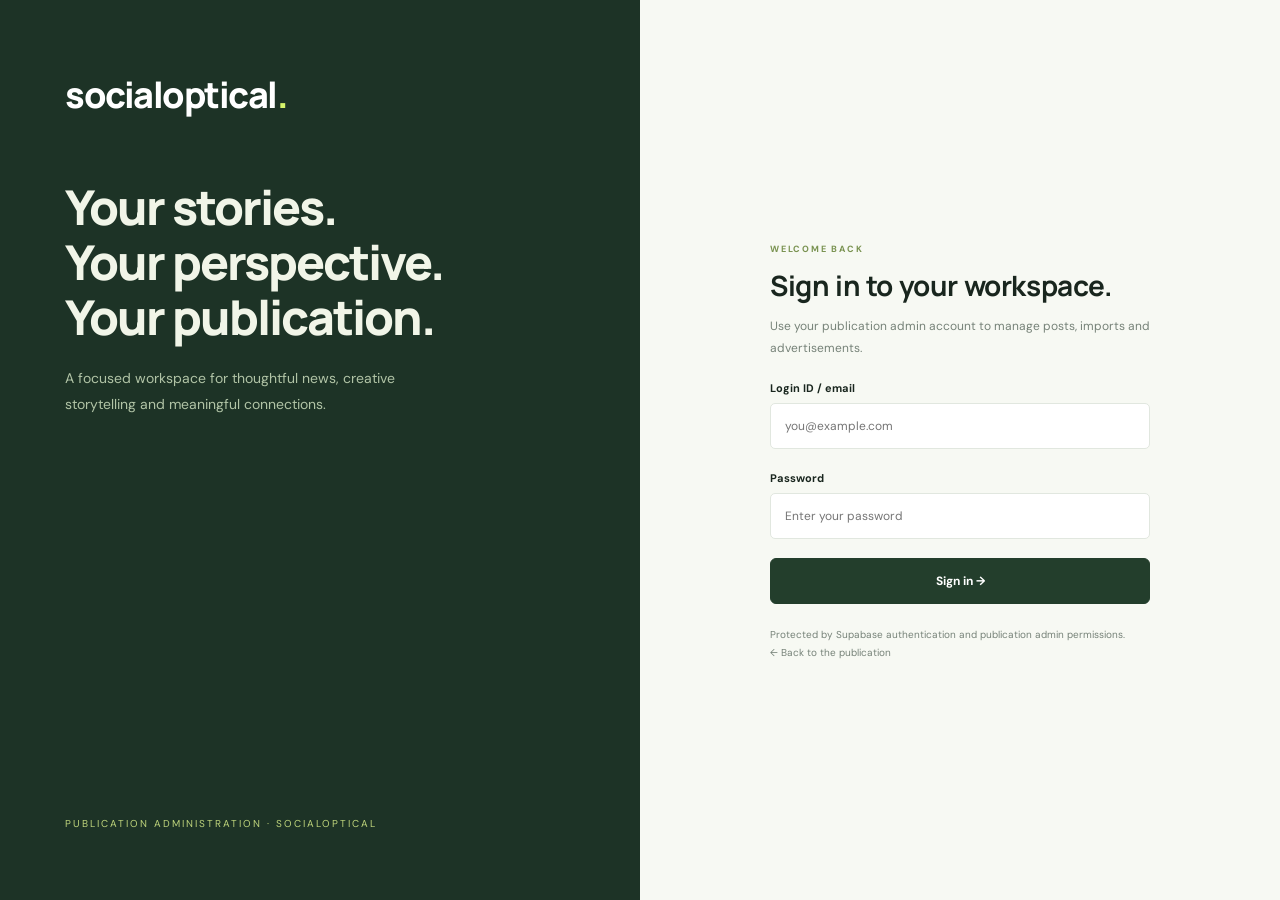
==== admin/index.html @ 7668649b "Fix live admin counts and publishing; support 400 MB SQL imports" ====
<!doctype html><html lang="en"><head><meta charset="utf-8"><meta name="viewport" content="width=device-width,initial-scale=1"><title>Socialoptical Admin — Import content</title><style>
@import url('https://fonts.googleapis.com/css2?family=DM+Sans:wght@400;500;600;700&family=Manrope:wght@500;600;700;800&display=swap');
:root{--ink:#19261e;--muted:#768278;--line:#e1e7df;--green:#d6f46b;--paper:#f6f8f3}*{box-sizing:border-box}body{margin:0;background:var(--paper);color:var(--ink);font:14px 'DM Sans',sans-serif}button,input,select{font:inherit}button{cursor:pointer}a{color:inherit;text-decoration:none}button:focus-visible,input:focus-visible,a:focus-visible,select:focus-visible{outline:3px solid #83a746;outline-offset:3px}.app{display:grid;grid-template-columns:232px 1fr;min-height:100vh}.sidebar{background:#192b21;color:#d9e3d5;padding:31px 18px;position:fixed;inset:0 auto 0 0;width:232px;display:flex;flex-direction:column}.logo{font:800 24px Manrope;letter-spacing:-1.5px;color:#fff}.logo span{color:var(--green)}.brand small{font-size:9px;letter-spacing:2px;display:block;margin:9px 0 34px;color:#9fb29f}.nav-label{font-size:9px;letter-spacing:1.6px;color:#7f9a85;margin:20px 14px 10px}.nav{display:flex;flex-direction:column;gap:5px}.nav button{display:flex;align-items:center;gap:12px;text-align:left;border:0;border-radius:7px;color:#bacab8;background:none;padding:13px 14px;font-size:12px}.nav button.active{color:#17251b;background:var(--green);font-weight:700}.nav button i{font-style:normal;font-size:17px;width:20px}.sidebar-bottom{margin-top:auto;border-top:1px solid #3a4b3e;padding:22px 10px 0;font-size:11px;color:#aec0ab}.sidebar-bottom a{display:block;margin-top:12px;color:#e2eadd}.main{grid-column:2}.topbar{height:74px;display:flex;justify-content:space-between;align-items:center;background:#fff;border-bottom:1px solid var(--line);padding:0 38px;font-size:11px;color:var(--muted)}.topbar strong{color:var(--ink);font-weight:500}.right{display:flex;align-items:center;gap:15px}.status{border:1px solid var(--line);padding:7px 10px;border-radius:20px;font-size:10px;color:#6c7d6b}.avatar{width:32px;height:32px;background:#e8eedf;border-radius:50%;display:grid;place-items:center;font-size:11px;color:#3d5938}.content{max-width:1260px;margin:auto;padding:36px 38px}.eyebrow{font-size:9px;font-weight:700;letter-spacing:1.8px;color:#799250;text-transform:uppercase}h1{font:800 30px Manrope;letter-spacing:-1px;margin:8px 0 10px}h2{font:700 17px Manrope;letter-spacing:-.4px;margin:0}p{color:var(--muted);line-height:1.7;font-size:12px}.heading{display:flex;justify-content:space-between;align-items:center;gap:20px}.btn{border:1px solid var(--line);border-radius:6px;background:#fff;color:var(--ink);padding:11px 17px;font-size:11px;font-weight:700;display:inline-block}.btn.primary{background:#233e2c;color:#fff;border-color:#233e2c}.btn.lime{background:var(--green);border-color:var(--green);color:#203019}.btn:disabled{opacity:.4;cursor:not-allowed}.notice{border:1px solid #d8e3ca;background:#edf3e5;border-radius:7px;padding:13px 17px;font-size:11px;line-height:1.7;margin:20px 0;color:#526749}.notice.amber{background:#fff7e9;border-color:#eedfbe;color:#816939}.steps{display:flex;border:1px solid var(--line);background:white;border-radius:8px;margin:23px 0;overflow:hidden}.step{flex:1;padding:18px;font-size:11px;border-right:1px solid var(--line);display:flex;align-items:center;gap:10px;color:var(--muted)}.step:last-child{border:0}.step b{width:25px;height:25px;border-radius:50%;background:#f1f3ee;display:grid;place-items:center;font-size:10px}.step.active{color:var(--ink);font-weight:700}.step.active b{background:var(--green)}.layout{display:grid;grid-template-columns:minmax(0,1fr) 295px;gap:22px}.card{background:#fff;border:1px solid var(--line);border-radius:9px;overflow:hidden;margin-bottom:22px}.card-head{padding:21px 24px;border-bottom:1px solid var(--line);display:flex;justify-content:space-between;align-items:center}.card-head small{font-size:10px;color:var(--muted)}.card-body{padding:24px}.drop{border:1.5px dashed #bdcdb3;background:#fafcf7;border-radius:7px;padding:36px 20px;text-align:center;cursor:pointer;display:block}.drop.drag{border-color:#739b41;background:#eff7df}.file-icon{background:#e9f0df;width:54px;height:54px;border-radius:13px;display:grid;place-items:center;margin:auto auto 16px;font-size:23px;color:#577247}.drop strong{font-size:14px}.drop p{font-size:11px;margin:9px 0 15px}.drop span{display:block;font-size:9px;color:#96a18f;margin-top:15px}#file{position:absolute;width:1px;height:1px;overflow:hidden;opacity:0}.selected{display:flex;align-items:center;gap:13px;border:1px solid var(--line);border-radius:6px;padding:13px;margin-top:15px}.selected b{font-size:11px;display:block}.selected small{font-size:10px;color:var(--muted)}.selected button{margin-left:auto;background:transparent;border:0;font-size:18px;color:var(--muted)}.field{margin:0 0 19px}.field label,.label{display:block;font-size:11px;font-weight:700;margin-bottom:8px}.field input,.field select{width:100%;padding:11px 12px;background:#fff;border:1px solid var(--line);border-radius:5px;color:var(--ink);font-size:12px}.field small{display:block;font-size:10px;color:var(--muted);line-height:1.6;margin-top:6px}.row{display:grid;grid-template-columns:1fr 1fr;gap:15px}.option{display:flex;gap:10px;align-items:start;border:1px solid var(--line);padding:14px;border-radius:6px;margin-bottom:10px;font-size:11px;line-height:1.6}.option input{accent-color:#57773d}.option b{display:block}.option small{color:var(--muted);font-size:10px;display:block}.option.selected-option{background:#f6faef;border-color:#bbcf9c}.card-footer{display:flex;align-items:center;justify-content:space-between;padding:18px 24px;background:#fcfdfb;border-top:1px solid var(--line);gap:15px;font-size:10px;color:var(--muted)}.summary-row{display:flex;justify-content:space-between;font-size:11px;padding:12px 0;border-bottom:1px solid var(--line);gap:10px}.summary-row:last-child{border:0}.summary-row span{color:var(--muted)}.tag{font-size:9px;padding:4px 7px;border-radius:4px;background:#edf3e4;color:#6a824b}.rail-note{padding:20px;background:#eaf0e2;border-radius:8px}.rail-note h3{font:700 15px Manrope;margin:0 0 8px}.rail-note p{font-size:11px}.rail-note code{font-size:10px;word-break:break-all;color:#57713c}.checklist{padding:0;list-style:none;margin:15px 0 0}.checklist li{font-size:10px;line-height:1.6;color:#6a7e61;padding:6px 0}.checklist li:before{content:'✓';margin-right:8px;color:#5a7b36}.stats{display:grid;grid-template-columns:repeat(4,1fr);gap:12px;margin-bottom:20px}.stat{border:1px solid var(--line);border-radius:7px;padding:16px;background:#fff}.stat b{font:800 25px Manrope;display:block}.stat span{font-size:10px;color:var(--muted)}.table-scroll{overflow:auto}table{width:100%;border-collapse:collapse;font-size:11px}th,td{padding:14px 20px;border-bottom:1px solid var(--line);text-align:left}th{font-size:9px;text-transform:uppercase;letter-spacing:.7px;color:var(--muted);background:#fafbf8}td.title{max-width:400px}td a{color:#6b8a44;text-decoration:underline}td code{font-size:10px;word-break:break-all}.empty{text-align:center;padding:40px 20px;color:var(--muted);font-size:12px}.tabs{display:flex;gap:20px;margin:16px 0}.tabs button{background:none;border:0;border-bottom:2px solid transparent;padding:9px 0;color:var(--muted);font-size:11px}.tabs button.active{border-color:#7e9d42;color:var(--ink);font-weight:700}.hidden{display:none!important}.error{color:#a34438;font-size:11px;line-height:1.7}.feedback{font-size:11px;line-height:1.8;margin:14px 0;color:#637b48;white-space:pre-line}.help{font-size:10px;border-top:1px solid var(--line);padding-top:15px;margin-top:25px;color:var(--muted)}.help a{text-decoration:underline}.connection{display:flex;align-items:center;gap:7px}.connection:before{content:'';width:6px;height:6px;background:#c99d4f;border-radius:50%}.mobile-logo{display:none}.warning-list{font-size:11px;color:#8b7044;line-height:1.8;padding-left:18px}.toolbar{display:flex;justify-content:space-between;align-items:center;gap:12px}.toolbar input{border:1px solid var(--line);padding:9px 12px;border-radius:5px;font-size:11px}.footer{font-size:10px;color:var(--muted);display:flex;justify-content:space-between;margin-top:30px}.modal{border:1px solid var(--line);border-radius:12px;padding:28px;max-width:600px;width:calc(100% - 30px);color:var(--ink)}.modal::backdrop{background:#15251dc9}.modal header{display:flex;justify-content:space-between;align-items:center}.modal button.close{border:0;background:none;font-size:22px}.modal li{font-size:12px;line-height:1.8;color:var(--muted)}
@media(max-width:1150px){.layout{grid-template-columns:1fr}.rail{display:grid;grid-template-columns:1fr 1fr;gap:20px}.content{padding:28px}.sidebar{width:205px}.app{grid-template-columns:205px 1fr}.topbar{padding:0 28px}}@media(max-width:750px){.sidebar{position:static;width:auto;padding:15px 18px;grid-column:1}.brand,.nav-label,.sidebar-bottom{display:none}.nav{flex-direction:row;overflow:auto;gap:8px}.nav button{white-space:nowrap;padding:10px;font-size:10px}.nav button i{font-size:14px;width:auto}.app{display:block}.topbar{height:60px;padding:0 18px}.topbar>span{display:none}.mobile-logo{display:block;font:800 19px Manrope;color:#253e2a;letter-spacing:-1px}.content{padding:25px 18px}.heading{align-items:start}.heading .btn{padding:10px;font-size:10px}h1{font-size:25px}.steps{margin:18px 0}.step{padding:12px 8px;font-size:9px;gap:6px}.step b{width:21px;height:21px;flex-shrink:0}.card-head{padding:18px}.card-body{padding:18px}.row{grid-template-columns:1fr;gap:0}.rail{display:block}.stats{grid-template-columns:1fr 1fr}.card-footer{padding:16px;align-items:start}.footer{display:block;line-height:2}.toolbar{align-items:start;flex-direction:column}.drop{padding:30px 12px}.right{gap:8px}.status{font-size:8px}.connection{font-size:9px}.card-head h2{font-size:15px}}
</style><link rel="stylesheet" href="editor.css"></head><body><section id="loginGate"><aside class="login-brand"><div><a class="logo" href="/">socialoptical<span>.</span></a><h1>Your stories.<br>Your perspective.<br>Your publication.</h1><p>A focused workspace for thoughtful news, creative storytelling and meaningful connections.</p></div><div class="login-label">PUBLICATION ADMINISTRATION · SOCIALOPTICAL</div></aside><main class="login-form-area"><div class="login-card"><span class="eyebrow">Welcome back</span><h2>Sign in to your workspace.</h2><p>Use your publication admin account to manage posts, imports and advertisements.</p><form id="loginGateForm"><div class="field"><label for="loginGateEmail">Login ID / email</label><input id="loginGateEmail" type="email" autocomplete="username" placeholder="you@example.com" required></div><div class="field"><label for="loginGatePassword">Password</label><input id="loginGatePassword" type="password" autocomplete="current-password" placeholder="Enter your password" required></div><button class="btn primary" id="loginGateSubmit" type="submit">Sign in →</button></form><div class="editor-message" id="loginGateMessage" role="status" aria-live="polite"></div><div class="login-security">Protected by Supabase authentication and publication admin permissions.<br><a href="/">← Back to the publication</a></div></div></main></section><div class="app"><aside class="sidebar"><a class="brand" href="/"><div class="logo">socialoptical<span>.</span></div><small>PUBLICATION MANAGER</small></a><div class="nav-label">WORKSPACE</div><nav class="nav" aria-label="Admin navigation"><button onclick="section('overview')" data-nav="overview"><i>▦</i>Overview</button><button onclick="section('posts')" data-nav="posts"><i>▤</i>Posts</button><button onclick="newPost()" data-nav="editor"><i>＋</i>Add post</button><button onclick="section('media')" data-nav="media"><i>▧</i>Media library</button><button class="active" onclick="section('import')" data-nav="import"><i>↥</i>Import content</button><button onclick="section('ads')" data-nav="ads"><i>◫</i>Advertisements</button></nav><div class="sidebar-bottom"><span>Socialoptical.in</span><a href="/">View publication ↗</a><a href="#" onclick="event.preventDefault();openHelp()">Import documentation ↗</a></div></aside><div class="main"><header class="topbar"><span>Workspace &nbsp;/&nbsp; Content &nbsp;/&nbsp; <strong id="breadcrumb">Import content</strong></span><a class="mobile-logo" href="/">socialoptical.</a><div class="right"><span class="connection">Supabase connected</span><span class="status">CONTENT IMPORT</span><span class="avatar" aria-label="Preview workspace">SO</span></div></header><main class="content"><section id="importView"><div class="heading"><div><span class="eyebrow">Bring your stories with you</span><h1>Import your publication.</h1><p>Read your WordPress MySQL export. Keep your images right where they are.</p></div><button class="btn" onclick="openHelp()">How it works ↗</button></div><div class="notice">Large-file import preparation · Your SQL file is analysed in this browser and is not uploaded or executed. Review the results and export a migration JSON file. Large-file processing depends on available browser memory. Sign in as an authorized publication admin to save reviewed posts and taxonomy into Supabase.</div><div class="steps"><div class="step active" id="step1"><b>1</b>Choose source</div><div class="step" id="step2"><b>2</b>Review content</div><div class="step" id="step3"><b>3</b>Export migration</div></div><div class="layout"><div><div class="card"><div class="card-head"><h2>WordPress database export</h2><small>.sql · UTF-8 · up to 400 MB</small></div><div class="card-body"><label class="drop" id="drop" for="file"><div class="file-icon">↥</div><strong>Drop your MySQL file here</strong><p>or choose an uncompressed WordPress SQL export · 200 MB files accepted</p><span class="btn">Browse files</span><span>Read in 1 MB chunks in a background worker. No SQL commands are executed.</span></label><input id="file" type="file" accept=".sql,text/plain,application/sql" onchange="pickFile(this.files[0])"><div id="selected" class="selected hidden"><span style="font-size:23px">▤</span><div><b id="fileName"></b><small id="fileSize"></small></div><button onclick="clearFile()" aria-label="Remove selected file">×</button></div><div class="feedback" id="feedback" role="status" aria-live="polite"></div></div></div><div class="card"><div class="card-head"><h2>Import preferences</h2><span class="tag">PRESERVE ORIGINAL MEDIA</span></div><div class="card-body"><div class="row"><div class="field"><label for="source">Original website URL</label><input id="source" type="url" value="https://socialoptical.in" autocomplete="off"><small>Used to resolve relative upload paths. Existing absolute media URLs stay unchanged.</small></div><div class="field"><label for="prefix">WordPress table prefix</label><input id="prefix" value="" placeholder="Auto-detect (e.g. wp_)"><small>If multiple WordPress sites are detected, enter the exact prefix you want.</small></div></div><div class="row"><div class="field"><label for="from">Published from (source local date)</label><input id="from" type="date" value="2026-07-18"></div><div class="field"><label for="to">Published through (inclusive)</label><input id="to" type="date" value="2026-10-18"></div></div><label class="option selected-option"><input type="radio" checked name="mediaMode"><span><b>Keep attachments on the original server</b><small>Preserve attachment URLs and article HTML references. No image downloads or uploads.</small></span></label><label class="option"><input type="checkbox" id="publishedOnly" checked><span><b>Published posts only</b><small>Exclude drafts, private posts, revisions and trash from the migration.</small></span></label><div class="notice amber" style="margin-bottom:0">Keep the original uploads folder available after switching your domain. If the new site uses the same hostname, route <code>/wp-content/uploads/</code> to the old media host or use a dedicated media domain. DNS changes alone do not preserve old image paths.</div></div><div class="card-footer"><span>Analyse first. Review every import before saving.</span><button class="btn primary" id="analyse" disabled onclick="analyse()">Analyse SQL file &nbsp;→</button></div></div></div><aside class="rail"><div class="card"><div class="card-head"><h2>Migration summary</h2></div><div class="card-body"><div class="summary-row"><span>Source</span><b>WordPress / MySQL</b></div><div class="summary-row"><span>Date range</span><b id="summaryDates">18 Jul – 18 Oct 2026</b></div><div class="summary-row"><span>Attachments</span><b>Original URLs</b></div><div class="summary-row"><span>SQL execution</span><b>Never</b></div><div class="summary-row"><span>Target database</span><b style="color:#52783a">Supabase connected</b></div></div></div><div class="rail-note"><h3>Your media stays put.</h3><p>Article images and featured images reference the same files on your existing server.</p><code>https://socialoptical.in/<br>wp-content/uploads/…</code><ul class="checklist"><li>Keep original post IDs for deduplication</li><li>Preserve Hindi and Punjabi text</li><li>Detect featured-image relationships</li><li>Include source slugs and categories</li><li>Exclude users, passwords and options</li></ul></div></aside></div></section><section id="reviewView" class="hidden"><div class="heading"><div><span class="eyebrow">Content preparation</span><h1 id="reviewHeading">Review imported content.</h1><p id="reviewIntro">Upload and analyse a SQL file to see your content here.</p></div><button class="btn" onclick="section('import')">← Import settings</button></div><div class="notice" id="reviewNotice">Review your source records, then use Import posts + categories + tags to save them into Supabase.</div><div class="stats" id="stats"></div><div class="card"><div class="card-head toolbar"><h2 id="tableHeading">Detected posts</h2><div><input type="search" id="filter" placeholder="Search titles or source IDs…" aria-label="Search imported content" oninput="renderTable()"></div></div><div class="table-scroll"><table><thead id="thead"></thead><tbody id="tbody"></tbody></table></div><div class="card-footer"><span id="rowCount">No content analysed</span><button class="btn" onclick="exportManifest()" id="exportBtn" disabled>Export migration JSON ↓</button></div></div><div id="warnings" class="notice amber hidden"></div><div class="card"><div class="card-head"><h2>Save to the new CMS</h2><span class="tag">SUPABASE CONNECTED</span></div><div class="card-body"><p>Posts, categories and tags are saved together in batches. Published posts with past publication dates become visible on the homepage. Drafts and future posts remain private. Original image URLs stay unchanged.</p><button class="btn primary" id="databaseImport" onclick="importDatabase()" disabled>Sign in as admin to import</button> <button class="btn" onclick="connectionDialog()">Admin sign in</button><div class="feedback" id="dbSaveStatus" role="status"></div></div></div></section><section id="adsView" class="hidden"><div class="heading"><div><span class="eyebrow">Advertising</span><h1>One format. Clear visibility.</h1><p>Every Socialoptical placement uses a 300 × 250 medium rectangle.</p></div></div><div class="notice">Ad configuration preview. Google Ad Manager and reporting are not connected.</div><div class="card"><div class="card-head"><h2>Placement plan</h2></div><div class="table-scroll"><table><thead><tr><th>Placement</th><th>Size</th><th>Display rule</th><th>Status</th></tr></thead><tbody><tr><td>Lead news sidebar</td><td>300 × 250</td><td>Beside lead stories; mobile in-flow</td><td>Sample</td></tr><tr><td>Latest-news feed</td><td>300 × 250</td><td>Between editorial rows</td><td>Sample</td></tr><tr><td>Desktop article rail</td><td>300 × 250</td><td>Sticky within content column</td><td>Sample</td></tr><tr><td>Article content</td><td>300 × 250</td><td>Between paragraphs</td><td>Sample</td></tr></tbody></table></div></div></section><section id="overviewView" class="hidden"><div class="heading"><div><span class="eyebrow">Live publication</span><h1>Your publication at a glance.</h1><p>Counts read directly from Supabase, across all posts.</p></div><button class="btn" onclick="loadOverview()">Refresh counts ↻</button></div><div class="stats" id="databaseStats"></div><p id="overviewMessage" role="status" aria-live="polite"></p><div class="inline-actions"><button class="btn primary" onclick="newPost()">＋ Add new post</button><button class="btn" onclick="section('posts')">Manage posts</button><a class="btn" href="/">View homepage ↗</a></div></section><section id="dbPostsView" class="hidden"><div class="heading"><div><span class="eyebrow">Editorial workspace</span><h1>Your stories.</h1><p>Manage the publication. Give every story a sharper perspective.</p></div><button class="btn primary" onclick="newPost()">＋ Add new post</button></div><div id="postsLock" class="lock-notice hidden">Sign in as a publication admin to manage posts. <button class="btn" onclick="connectionDialog()">Sign in</button></div><div class="card"><div class="card-head toolbar"><div class="post-filter"><input id="dbPostSearch" type="search" placeholder="Search news titles…" oninput="queuePostSearch()" aria-label="Search posts"><select id="dbPostStatus" onchange="dbPostPage=0;loadDbPosts()" aria-label="Filter status"><option value="">All statuses</option><option value="publish">Published / scheduled</option><option value="draft">Drafts</option><option value="pending">Pending review</option><option value="private">Private</option></select></div><span id="dbPostCount" class="label-note"></span></div><div class="table-scroll"><table><thead><tr><th>Story</th><th>Status</th><th>Published</th><th>Action</th></tr></thead><tbody id="dbPostRows"><tr><td colspan="4" class="empty">Sign in to load your publication.</td></tr></tbody></table></div><div class="card-footer"><span id="postsFeedback" role="status"></span><div class="pager"><button class="btn" id="prevPosts" onclick="dbPostPage--;loadDbPosts()" disabled>← Previous</button><button class="btn" id="nextPosts" onclick="dbPostPage++;loadDbPosts()">Next →</button></div></div></div></section>
<section id="postEditorView" class="hidden"><div class="heading"><div><span class="eyebrow">Create something worth reading</span><h1 id="editorHeading">Write a new story.</h1></div><div class="save-bar"><button class="btn" onclick="section('posts')">← Posts</button><a class="btn hidden" id="viewPublishedPost" href="/" target="_blank" rel="noopener">View on website ↗</a><button class="btn" onclick="previewPost()">Preview</button><button class="btn lime" type="button" onclick="publishNow()">Publish now</button><button class="btn primary" id="savePostButton" onclick="savePost()">Save post</button></div></div><div class="editor-message" id="editorMessage" role="status"></div><div id="editorLock" class="lock-notice hidden">Sign in as a publication admin to save. <button class="btn" onclick="connectionDialog()">Sign in</button></div><fieldset class="editor-fieldset" id="editorFieldset"><div class="editor-layout"><div><div class="card"><div class="card-body"><input id="postTitle" class="editor-title" placeholder="Your headline goes here…" maxlength="500" aria-label="Post title"><div class="field" style="margin:18px 0 0"><label for="postSlug">URL slug</label><input id="postSlug" placeholder="your-story-title"><small>Public article links use a stable post ID, so editing the slug will not break those links.</small></div></div><div class="editor-toolbar" aria-label="Article formatting"><select aria-label="Text style" onchange="formatText('formatBlock',this.value)"><option value="p">Paragraph</option><option value="h2">Heading 2</option><option value="h3">Heading 3</option><option value="blockquote">Quote</option></select><button type="button" onmousedown="event.preventDefault()" onclick="formatText('bold')" aria-label="Bold"><b>B</b></button><button type="button" onmousedown="event.preventDefault()" onclick="formatText('italic')" aria-label="Italic"><i>I</i></button><button type="button" onmousedown="event.preventDefault()" onclick="formatText('underline')" aria-label="Underline"><u>U</u></button><button type="button" onmousedown="event.preventDefault()" onclick="formatText('insertUnorderedList')">• List</button><button type="button" onmousedown="event.preventDefault()" onclick="formatText('insertOrderedList')">1. List</button><button type="button" onmousedown="event.preventDefault()" onclick="addEditorLink()">Link ↗</button><button type="button" onclick="addEditorImage()">Image URL</button><button type="button" onclick="document.getElementById('bodyImageFile').click()">Upload image</button><button type="button" onmousedown="event.preventDefault()" onclick="formatText('undo')" aria-label="Undo">↶</button><button type="button" onmousedown="event.preventDefault()" onclick="formatText('redo')" aria-label="Redo">↷</button><button type="button" onmousedown="event.preventDefault()" onclick="formatText('removeFormat')">Clear style</button></div><div id="postBody" class="writing-area" contenteditable="true" role="textbox" aria-label="Article body" aria-multiline="true"></div><div class="editor-meta"><span id="wordCount">0 words · 0 min read</span><span id="localSaveState">Local draft not saved</span></div><input type="file" accept="image/png,image/jpeg,image/webp,image/gif" id="bodyImageFile" hidden onchange="uploadEditorImage(this.files[0],false)"></div><div class="card"><div class="card-head"><h2>Excerpt & search appearance</h2></div><div class="card-body"><div class="field"><label for="postExcerpt">Short summary</label><textarea id="postExcerpt" maxlength="1000" placeholder="A clear introduction to your story…"></textarea></div><div class="field"><label for="seoTitle">SEO title</label><input id="seoTitle" maxlength="160" placeholder="Leave blank to use the headline"></div><div class="field"><label for="seoDescription">SEO description</label><textarea id="seoDescription" maxlength="320" placeholder="A useful description for search and social sharing"></textarea><small>These fields update the article’s browser metadata. Full server-rendered SEO is part of the Next.js migration.</small></div></div></div></div><aside class="editor-sidebar"><div class="card"><div class="card-head"><h2>Publish</h2><span id="editorStatusBadge" class="status-badge">DRAFT</span></div><div class="card-body"><div class="field"><label for="postStatus">Visibility</label><select id="postStatus"><option value="draft">Draft</option><option value="publish">Published / scheduled</option><option value="private">Private</option><option value="pending">Pending review</option></select></div><div class="field"><label for="postPublishAt">Publication date & time</label><input id="postPublishAt" type="datetime-local"><small>Times use this device’s timezone. A future time keeps a published post hidden until it is due.</small></div><button class="btn full-width" type="button" onclick="restoreLocalDraft()">Restore local draft</button><p class="label-note">Autosave keeps a local copy in this browser. Use Save post to write changes to Supabase.</p></div></div><div class="card"><div class="card-head"><h2>Featured image</h2></div><div class="card-body"><img id="featuredPreview" class="featured-preview hidden" alt="Featured image preview"><div class="field"><label for="postFeatured">Original URL or uploaded image</label><input id="postFeatured" type="url" placeholder="https://…" oninput="showFeatured()"></div><button class="btn full-width" type="button" onclick="document.getElementById('featuredFile').click()">Upload image ↑</button><input id="featuredFile" type="file" accept="image/png,image/jpeg,image/webp,image/gif" hidden onchange="uploadEditorImage(this.files[0],true)"><small class="label-note">JPEG, PNG, WebP or GIF · maximum 5 MB. Uploaded files become publicly accessible.</small></div></div><div class="card"><div class="card-head"><h2>Categories</h2></div><div class="card-body"><div id="categoryOptions" class="term-options"></div><div class="field"><label for="newCategories">Add categories</label><input id="newCategories" placeholder="Comma-separated names"></div></div></div><div class="card"><div class="card-head"><h2>Tags</h2></div><div class="card-body"><div class="field"><label for="postTags">Tags, separated by commas</label><input id="postTags" placeholder="Punjab, Politics, Latest news" list="tagSuggestions"><datalist id="tagSuggestions"></datalist></div></div></div></aside></div></fieldset></section>
<section id="adManagerView" class="hidden"><div class="heading"><div><span class="eyebrow">Advertising workspace</span><h1>Put your brand in focus.</h1><p>Edit placement creatives and schedules. Every ad stays 300 × 250.</p></div><a class="btn" href="/" target="_blank" rel="noopener">View website ↗</a></div><div class="ad-tabs" id="adPlacementTabs"></div><div class="editor-message" id="adManagerMessage" role="status"></div><div id="adsLock" class="lock-notice hidden">Sign in as a publication admin to edit advertisements. <button class="btn" onclick="connectionDialog()">Sign in</button></div><fieldset id="adFieldset" class="editor-fieldset"><div class="ad-edit-grid"><div class="card"><div class="card-head"><h2 id="adPlacementName">Ad placement</h2><span class="status-badge">300 × 250 ONLY</span></div><div class="card-body"><div class="field"><label for="adProvider">Creative type</label><select id="adProvider" onchange="previewAd()"><option value="sample">Sample creative</option><option value="direct">Direct image banner</option><option value="google_ad_manager">Google Ad Manager unit</option></select></div><label class="option"><input id="adEnabled" type="checkbox"><span><b>Enable this placement</b><small>Disabled or out-of-schedule placements are hidden on the reader page.</small></span></label><div class="field"><label for="adLabel">Advertisement label</label><input id="adLabel" maxlength="80" value="Advertisement"></div><div id="directFields"><div class="field"><label for="adImage">Creative image URL</label><input id="adImage" type="url" placeholder="https://…" oninput="previewAd()"></div><button class="btn" type="button" onclick="document.getElementById('adImageFile').click()">Upload banner ↑</button><input type="file" id="adImageFile" accept="image/png,image/jpeg,image/webp,image/gif" hidden onchange="uploadBanner(this.files[0])"><p class="label-note">Use a 300 × 250 creative for the best result.</p><div class="field"><label for="adTarget">Destination URL</label><input id="adTarget" type="url" placeholder="https://advertiser.example"></div></div><div id="googleFields" class="hidden"><div class="google-code-heading"><div><h2>Paste your Google Ad Manager tags</h2><p>Copy the two tag blocks from Google Ad Manager → Ad unit → Tags.</p></div><span class="status-badge">GOOGLE PUBLISHER TAG · 300 × 250</span></div><div class="google-code-grid"><div class="google-code-card"><div class="google-code-title"><span class="code-step">1</span><div><h3>Document header</h3><small>The code Google provides for &lt;head&gt;.</small></div><button class="btn" type="button" onclick="clearGoogleTag('header')">Clear</button></div><textarea id="adHeaderCode" spellcheck="false" autocomplete="off" maxlength="100000" aria-label="Google Ad Manager document header code" placeholder="&lt;script async src=…&gt;&lt;/script&gt;&#10;&lt;script&gt;&#10;  googletag.defineSlot('/22932458576/IPS', [300, 250], 'div-gpt-ad-…')&#10;&lt;/script&gt;" oninput="googleTagChanged()"></textarea><p>Paste the complete Document header block, including its script tags.</p></div><div class="google-code-card"><div class="google-code-title"><span class="code-step">2</span><div><h3>Document body</h3><small>The code Google provides for &lt;body&gt;.</small></div><button class="btn" type="button" onclick="clearGoogleTag('body')">Clear</button></div><textarea id="adBodyCode" spellcheck="false" autocomplete="off" maxlength="100000" aria-label="Google Ad Manager document body code" placeholder="&lt;div id='div-gpt-ad-…'&gt;&#10;  &lt;script&gt;&#10;    googletag.display('div-gpt-ad-…');&#10;  &lt;/script&gt;&#10;&lt;/div&gt;" oninput="googleTagChanged()"></textarea><p>Paste the matching Document body block. All slot IDs must match.</p></div></div><div class="google-validate"><button class="btn" type="button" onclick="validateGoogleTag()">Validate & extract settings</button><span id="googleTagStatus" role="status" aria-live="polite">Paste both blocks to validate.</span></div><div class="row"><div class="field"><label for="adUnitPath">Detected ad-unit path</label><input id="adUnitPath" placeholder="/22932458576/IPS" readonly></div><div class="field"><label for="adSlotId">Detected slot ID</label><input id="adSlotId" placeholder="div-gpt-ad-…" readonly></div></div><div class="notice">Both tag blocks are stored for admins only. Validation extracts the ad-unit settings; pasted scripts are not executed. Live Google delivery and reporting remain unconnected.</div></div><div class="row"><div class="field"><label for="adStarts">Starts (optional)</label><input id="adStarts" type="datetime-local"></div><div class="field"><label for="adEnds">Ends (optional)</label><input id="adEnds" type="datetime-local"></div></div><button class="btn primary" id="saveAdButton" type="button" onclick="saveAdUnit()">Save advertisement</button></div></div><aside class="ad-preview-box"><span class="label-note">CREATIVE PREVIEW · 300 × 250</span><div id="adPreviewFrame" class="ad-preview-frame">Sample advertisement</div><p class="label-note">This preview does not generate paid ad impressions. Changes go live after saving, within the placement’s schedule.</p></aside></div></fieldset></section>
<dialog id="postPreviewDialog" class="modal article-preview"><header><h2>Article preview</h2><button class="close" onclick="document.getElementById('postPreviewDialog').close()" aria-label="Close preview">×</button></header><article id="postPreviewContent" class="article-preview-body"></article></dialog>
<footer class="footer"><span>Socialoptical · Publication manager preview</span><span>Browser-local SQL analysis · Supabase stores approved imports</span></footer></main></div></div><dialog class="modal" id="help"><header><h2>From SQL file to reviewed content</h2><button class="close" onclick="document.getElementById('help').close()" aria-label="Close">×</button></header><ol><li>Export the original WordPress database as UTF-8 SQL from phpMyAdmin. Plain CREATE TABLE and INSERT INTO … VALUES dumps are supported, up to 400 MB. Individual SQL statements must be under 32 MB.</li><li>Select the file and confirm the source URL, table prefix and date range. Compressed files, INSERT … SELECT, binary dumps and nonstandard SQL are not supported.</li><li>Analyse the file. Review posts, featured image mappings, categories and media paths.</li><li>Export the normalized migration JSON. No tables, users, credentials or scripts are executed.</li><li>To save posts, sign in as a publication admin and run the database import. Original media URLs must remain reachable; reachability is not checked by this preview.</li></ol><div class="notice amber">The SQL file can contain sensitive data. Prefer a content-only export. This tool reads it locally, ignores users/options, and does not send the file to a server.</div></dialog><script src="/db-config.js?v=20261023c"></script><script src="/db-client.js?v=20261023c"></script><script src="admin.js?v=20261023c"></script><script src="db-admin.js?v=20261023c"></script><script src="/content-safe.js?v=20261023c"></script><script src="google-tag-parser.js?v=20261023c"></script><script src="editor.js?v=20261023c"></script></body></html>
---- admin/editor.css ----
.editor-layout{display:grid;grid-template-columns:minmax(0,1fr) 295px;gap:22px}.editor-title{font:800 27px Manrope!important;border:0!important;padding:0!important;width:100%;outline-offset:5px}.editor-toolbar{display:flex;flex-wrap:wrap;gap:5px;padding:12px 16px;border-bottom:1px solid var(--line);background:#fafcf7;position:sticky;top:0;z-index:2}.editor-toolbar button,.editor-toolbar select{border:1px solid var(--line);background:white;border-radius:4px;padding:7px 10px;font-size:11px;min-height:34px}.writing-area{min-height:430px;padding:25px;outline:0;line-height:1.9;font-size:16px;overflow-wrap:anywhere}.writing-area:empty:before{content:'Start telling your story…';color:#adb7a6}.writing-area img{max-width:100%;height:auto}.writing-area h2{font-size:25px;margin:25px 0 12px}.writing-area p{color:var(--ink);font-size:16px;line-height:1.9}.writing-area blockquote{border-left:3px solid #9cb875;padding-left:17px;color:#70815f}.editor-meta{display:flex;justify-content:space-between;padding:12px 24px;border-top:1px solid var(--line);font-size:10px;color:var(--muted)}.field textarea{width:100%;resize:vertical;min-height:90px;padding:12px;border:1px solid var(--line);border-radius:5px;font:12px 'DM Sans'}.term-options{max-height:175px;overflow:auto;display:flex;flex-direction:column;gap:8px;margin:12px 0}.term-options label{font-size:11px;display:flex;gap:8px;align-items:center}.term-options input{accent-color:#729645}.featured-preview{width:100%;max-height:175px;object-fit:cover;border-radius:5px;margin:10px 0}.inline-actions{display:flex;gap:8px;flex-wrap:wrap}.save-bar{display:flex;align-items:center;gap:10px}.status-badge{padding:5px 8px;border-radius:4px;background:#eef4e6;font-size:9px;font-weight:700;color:#55743a}.post-list-title{max-width:500px}.post-list-title button{border:0;background:none;text-align:left;font:600 12px 'DM Sans';color:#284d31;cursor:pointer}.pager{display:flex;gap:10px;align-items:center}.lock-notice{padding:25px;background:#edf3e5;border-radius:8px;line-height:1.8;font-size:12px}.editor-fieldset{border:0;padding:0;margin:0;min-width:0}.ad-edit-grid{display:grid;grid-template-columns:minmax(0,1fr) 340px;gap:25px}.ad-preview-box{position:sticky;top:25px;align-self:start;background:#fff;border:1px solid var(--line);padding:20px;border-radius:8px}.ad-preview-frame{width:300px;height:250px;background:#e7eddd;display:flex;align-items:center;justify-content:center;margin:10px auto;text-align:center;color:#526c3b;overflow:hidden;max-width:none}.ad-preview-frame img{width:300px;height:250px;object-fit:cover}.ad-tabs{display:flex;flex-wrap:wrap;gap:8px;margin:20px 0}.ad-tabs button{padding:10px 15px;border:1px solid var(--line);background:#fff;border-radius:6px;font-size:11px}.ad-tabs button.active{background:var(--green);border-color:#c0d98d}.modal.article-preview{max-width:850px;max-height:88vh;overflow:auto}.article-preview-body{line-height:1.9;font-size:16px}.article-preview-body img{max-width:100%;height:auto}.editor-message{white-space:pre-line;font-size:11px;line-height:1.7;margin:15px 0;color:#667d4e}.edit-error{color:#a34839}.post-filter{display:flex;gap:10px}.post-filter input,.post-filter select{padding:9px 12px;border:1px solid var(--line);border-radius:5px;font-size:11px;background:white}.editor-hero{width:100%;max-height:300px;object-fit:cover}.editor-hero:not([src]){display:none}.label-note{font-size:10px;color:var(--muted);line-height:1.6}.seo-count{font-size:10px;color:var(--muted)}.full-width{width:100%}.editor-login{margin:20px 0}.writing-area table{display:block;overflow:auto;max-width:100%}
@media(max-width:1050px){.editor-layout,.ad-edit-grid{grid-template-columns:1fr}.editor-sidebar{display:grid;grid-template-columns:1fr 1fr;gap:20px}.ad-preview-box{position:static;max-width:350px}.editor-sidebar .card{margin-bottom:0}}@media(max-width:650px){.editor-sidebar{display:block}.editor-sidebar .card{margin-bottom:20px}.heading{flex-wrap:wrap}.save-bar{width:100%}.writing-area{padding:18px;min-height:350px}.editor-title{font-size:23px!important}.post-filter{flex-wrap:wrap}.ad-preview-box{padding:10px;max-width:100%;overflow:auto}.editor-toolbar{padding:9px}.editor-toolbar button{padding:7px 10px}.editor-layout{gap:15px}}
body:not(.admin-authenticated) .app{display:none}#loginGate{min-height:100vh;display:grid;grid-template-columns:1fr 1fr;background:#f7f9f3}.login-brand{background:#1d3326;padding:70px 65px;color:#f1f5e8;display:flex;flex-direction:column;justify-content:space-between}.login-brand .logo{font-size:36px}.login-brand h1{font-size:48px;line-height:1.15;max-width:470px;margin:60px 0 20px;letter-spacing:-2px}.login-brand p{color:#b1c4a6;max-width:340px;font-size:14px;line-height:1.9}.login-brand .login-label{font-size:10px;letter-spacing:2px;color:#bfd57c}.login-form-area{display:flex;align-items:center;justify-content:center;padding:40px}.login-card{width:100%;max-width:380px}.login-card h2{font-size:28px;margin:10px 0}.login-card p{font-size:12px;line-height:1.8}.login-card .field{margin-top:22px}.login-card .field input{padding:14px}.login-card .btn{padding:14px;width:100%;font-size:12px}.login-security{font-size:10px;color:var(--muted);margin-top:22px;line-height:1.8}#loginGate[hidden]{display:none!important}@media(max-width:750px){#loginGate{display:block}.login-brand{padding:30px}.login-brand h1{font-size:30px;letter-spacing:-1px;margin:35px 0 10px}.login-brand .logo{font-size:28px}.login-brand p{display:none}.login-brand .login-label{margin-top:20px}.login-form-area{padding:30px 24px}.login-card{max-width:420px}}

.ad-edit-grid.google-mode{grid-template-columns:1fr}.google-mode .ad-preview-box{display:none}.google-code-heading{display:flex;align-items:center;justify-content:space-between;gap:20px;margin:20px 0}.google-code-heading p{font-size:11px;margin-bottom:0}.google-code-grid{display:grid;grid-template-columns:repeat(2,minmax(0,1fr));gap:20px}.google-code-card{border:1px solid var(--line);border-radius:8px;overflow:hidden;background:#fff}.google-code-title{display:flex;align-items:center;gap:10px;padding:15px;background:#f6f9ef;border-bottom:1px solid var(--line)}.google-code-title h3{font:700 14px Manrope;margin:0 0 5px}.google-code-title small{font-size:10px;color:var(--muted)}.google-code-title .btn{margin-left:auto;padding:7px 10px;font-size:9px}.code-step{height:28px;width:28px;border-radius:50%;background:#d6edaa;display:grid;place-items:center;font-size:11px;flex-shrink:0}.google-code-card textarea{width:100%;height:300px;resize:vertical;padding:18px;border:0;outline-offset:-3px;font:12px/1.8 ui-monospace,SFMono-Regular,Consolas,monospace;background:#18271e;color:#d4e8bd;white-space:pre;overflow:auto;display:block;tab-size:2}.google-code-card textarea::placeholder{color:#84977c}.google-code-card p{font-size:10px;margin:0;padding:12px 15px;background:#fbfcf8}.google-validate{display:flex;gap:15px;align-items:center;padding:18px 0;font-size:11px;color:#6f8556}.google-validate .invalid{color:#ad5140}.google-validate .valid{color:#467630}@media(max-width:700px){.google-code-grid{grid-template-columns:1fr}.google-code-heading,.google-validate{align-items:start;flex-direction:column}.google-code-card textarea{height:240px}}
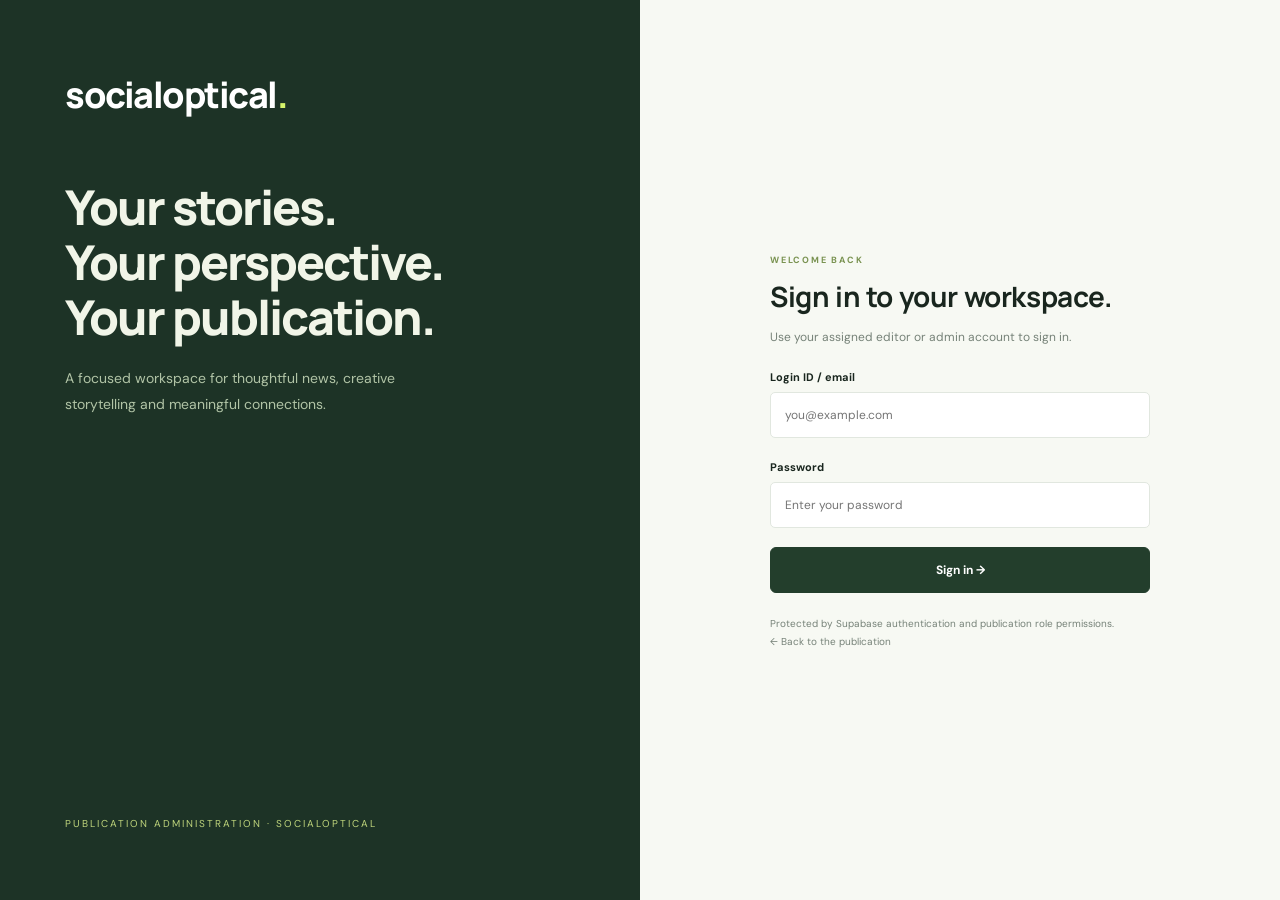
==== commit 57db05b9: "Connect live Google Publisher Tags and add a restricted editor workspace" ====
--- a/admin/index.html
+++ b/admin/index.html
@@ -2,8 +2,8 @@
 @import url('https://fonts.googleapis.com/css2?family=DM+Sans:wght@400;500;600;700&family=Manrope:wght@500;600;700;800&display=swap');
 :root{--ink:#19261e;--muted:#768278;--line:#e1e7df;--green:#d6f46b;--paper:#f6f8f3}*{box-sizing:border-box}body{margin:0;background:var(--paper);color:var(--ink);font:14px 'DM Sans',sans-serif}button,input,select{font:inherit}button{cursor:pointer}a{color:inherit;text-decoration:none}button:focus-visible,input:focus-visible,a:focus-visible,select:focus-visible{outline:3px solid #83a746;outline-offset:3px}.app{display:grid;grid-template-columns:232px 1fr;min-height:100vh}.sidebar{background:#192b21;color:#d9e3d5;padding:31px 18px;position:fixed;inset:0 auto 0 0;width:232px;display:flex;flex-direction:column}.logo{font:800 24px Manrope;letter-spacing:-1.5px;color:#fff}.logo span{color:var(--green)}.brand small{font-size:9px;letter-spacing:2px;display:block;margin:9px 0 34px;color:#9fb29f}.nav-label{font-size:9px;letter-spacing:1.6px;color:#7f9a85;margin:20px 14px 10px}.nav{display:flex;flex-direction:column;gap:5px}.nav button{display:flex;align-items:center;gap:12px;text-align:left;border:0;border-radius:7px;color:#bacab8;background:none;padding:13px 14px;font-size:12px}.nav button.active{color:#17251b;background:var(--green);font-weight:700}.nav button i{font-style:normal;font-size:17px;width:20px}.sidebar-bottom{margin-top:auto;border-top:1px solid #3a4b3e;padding:22px 10px 0;font-size:11px;color:#aec0ab}.sidebar-bottom a{display:block;margin-top:12px;color:#e2eadd}.main{grid-column:2}.topbar{height:74px;display:flex;justify-content:space-between;align-items:center;background:#fff;border-bottom:1px solid var(--line);padding:0 38px;font-size:11px;color:var(--muted)}.topbar strong{color:var(--ink);font-weight:500}.right{display:flex;align-items:center;gap:15px}.status{border:1px solid var(--line);padding:7px 10px;border-radius:20px;font-size:10px;color:#6c7d6b}.avatar{width:32px;height:32px;background:#e8eedf;border-radius:50%;display:grid;place-items:center;font-size:11px;color:#3d5938}.content{max-width:1260px;margin:auto;padding:36px 38px}.eyebrow{font-size:9px;font-weight:700;letter-spacing:1.8px;color:#799250;text-transform:uppercase}h1{font:800 30px Manrope;letter-spacing:-1px;margin:8px 0 10px}h2{font:700 17px Manrope;letter-spacing:-.4px;margin:0}p{color:var(--muted);line-height:1.7;font-size:12px}.heading{display:flex;justify-content:space-between;align-items:center;gap:20px}.btn{border:1px solid var(--line);border-radius:6px;background:#fff;color:var(--ink);padding:11px 17px;font-size:11px;font-weight:700;display:inline-block}.btn.primary{background:#233e2c;color:#fff;border-color:#233e2c}.btn.lime{background:var(--green);border-color:var(--green);color:#203019}.btn:disabled{opacity:.4;cursor:not-allowed}.notice{border:1px solid #d8e3ca;background:#edf3e5;border-radius:7px;padding:13px 17px;font-size:11px;line-height:1.7;margin:20px 0;color:#526749}.notice.amber{background:#fff7e9;border-color:#eedfbe;color:#816939}.steps{display:flex;border:1px solid var(--line);background:white;border-radius:8px;margin:23px 0;overflow:hidden}.step{flex:1;padding:18px;font-size:11px;border-right:1px solid var(--line);display:flex;align-items:center;gap:10px;color:var(--muted)}.step:last-child{border:0}.step b{width:25px;height:25px;border-radius:50%;background:#f1f3ee;display:grid;place-items:center;font-size:10px}.step.active{color:var(--ink);font-weight:700}.step.active b{background:var(--green)}.layout{display:grid;grid-template-columns:minmax(0,1fr) 295px;gap:22px}.card{background:#fff;border:1px solid var(--line);border-radius:9px;overflow:hidden;margin-bottom:22px}.card-head{padding:21px 24px;border-bottom:1px solid var(--line);display:flex;justify-content:space-between;align-items:center}.card-head small{font-size:10px;color:var(--muted)}.card-body{padding:24px}.drop{border:1.5px dashed #bdcdb3;background:#fafcf7;border-radius:7px;padding:36px 20px;text-align:center;cursor:pointer;display:block}.drop.drag{border-color:#739b41;background:#eff7df}.file-icon{background:#e9f0df;width:54px;height:54px;border-radius:13px;display:grid;place-items:center;margin:auto auto 16px;font-size:23px;color:#577247}.drop strong{font-size:14px}.drop p{font-size:11px;margin:9px 0 15px}.drop span{display:block;font-size:9px;color:#96a18f;margin-top:15px}#file{position:absolute;width:1px;height:1px;overflow:hidden;opacity:0}.selected{display:flex;align-items:center;gap:13px;border:1px solid var(--line);border-radius:6px;padding:13px;margin-top:15px}.selected b{font-size:11px;display:block}.selected small{font-size:10px;color:var(--muted)}.selected button{margin-left:auto;background:transparent;border:0;font-size:18px;color:var(--muted)}.field{margin:0 0 19px}.field label,.label{display:block;font-size:11px;font-weight:700;margin-bottom:8px}.field input,.field select{width:100%;padding:11px 12px;background:#fff;border:1px solid var(--line);border-radius:5px;color:var(--ink);font-size:12px}.field small{display:block;font-size:10px;color:var(--muted);line-height:1.6;margin-top:6px}.row{display:grid;grid-template-columns:1fr 1fr;gap:15px}.option{display:flex;gap:10px;align-items:start;border:1px solid var(--line);padding:14px;border-radius:6px;margin-bottom:10px;font-size:11px;line-height:1.6}.option input{accent-color:#57773d}.option b{display:block}.option small{color:var(--muted);font-size:10px;display:block}.option.selected-option{background:#f6faef;border-color:#bbcf9c}.card-footer{display:flex;align-items:center;justify-content:space-between;padding:18px 24px;background:#fcfdfb;border-top:1px solid var(--line);gap:15px;font-size:10px;color:var(--muted)}.summary-row{display:flex;justify-content:space-between;font-size:11px;padding:12px 0;border-bottom:1px solid var(--line);gap:10px}.summary-row:last-child{border:0}.summary-row span{color:var(--muted)}.tag{font-size:9px;padding:4px 7px;border-radius:4px;background:#edf3e4;color:#6a824b}.rail-note{padding:20px;background:#eaf0e2;border-radius:8px}.rail-note h3{font:700 15px Manrope;margin:0 0 8px}.rail-note p{font-size:11px}.rail-note code{font-size:10px;word-break:break-all;color:#57713c}.checklist{padding:0;list-style:none;margin:15px 0 0}.checklist li{font-size:10px;line-height:1.6;color:#6a7e61;padding:6px 0}.checklist li:before{content:'✓';margin-right:8px;color:#5a7b36}.stats{display:grid;grid-template-columns:repeat(4,1fr);gap:12px;margin-bottom:20px}.stat{border:1px solid var(--line);border-radius:7px;padding:16px;background:#fff}.stat b{font:800 25px Manrope;display:block}.stat span{font-size:10px;color:var(--muted)}.table-scroll{overflow:auto}table{width:100%;border-collapse:collapse;font-size:11px}th,td{padding:14px 20px;border-bottom:1px solid var(--line);text-align:left}th{font-size:9px;text-transform:uppercase;letter-spacing:.7px;color:var(--muted);background:#fafbf8}td.title{max-width:400px}td a{color:#6b8a44;text-decoration:underline}td code{font-size:10px;word-break:break-all}.empty{text-align:center;padding:40px 20px;color:var(--muted);font-size:12px}.tabs{display:flex;gap:20px;margin:16px 0}.tabs button{background:none;border:0;border-bottom:2px solid transparent;padding:9px 0;color:var(--muted);font-size:11px}.tabs button.active{border-color:#7e9d42;color:var(--ink);font-weight:700}.hidden{display:none!important}.error{color:#a34438;font-size:11px;line-height:1.7}.feedback{font-size:11px;line-height:1.8;margin:14px 0;color:#637b48;white-space:pre-line}.help{font-size:10px;border-top:1px solid var(--line);padding-top:15px;margin-top:25px;color:var(--muted)}.help a{text-decoration:underline}.connection{display:flex;align-items:center;gap:7px}.connection:before{content:'';width:6px;height:6px;background:#c99d4f;border-radius:50%}.mobile-logo{display:none}.warning-list{font-size:11px;color:#8b7044;line-height:1.8;padding-left:18px}.toolbar{display:flex;justify-content:space-between;align-items:center;gap:12px}.toolbar input{border:1px solid var(--line);padding:9px 12px;border-radius:5px;font-size:11px}.footer{font-size:10px;color:var(--muted);display:flex;justify-content:space-between;margin-top:30px}.modal{border:1px solid var(--line);border-radius:12px;padding:28px;max-width:600px;width:calc(100% - 30px);color:var(--ink)}.modal::backdrop{background:#15251dc9}.modal header{display:flex;justify-content:space-between;align-items:center}.modal button.close{border:0;background:none;font-size:22px}.modal li{font-size:12px;line-height:1.8;color:var(--muted)}
 @media(max-width:1150px){.layout{grid-template-columns:1fr}.rail{display:grid;grid-template-columns:1fr 1fr;gap:20px}.content{padding:28px}.sidebar{width:205px}.app{grid-template-columns:205px 1fr}.topbar{padding:0 28px}}@media(max-width:750px){.sidebar{position:static;width:auto;padding:15px 18px;grid-column:1}.brand,.nav-label,.sidebar-bottom{display:none}.nav{flex-direction:row;overflow:auto;gap:8px}.nav button{white-space:nowrap;padding:10px;font-size:10px}.nav button i{font-size:14px;width:auto}.app{display:block}.topbar{height:60px;padding:0 18px}.topbar>span{display:none}.mobile-logo{display:block;font:800 19px Manrope;color:#253e2a;letter-spacing:-1px}.content{padding:25px 18px}.heading{align-items:start}.heading .btn{padding:10px;font-size:10px}h1{font-size:25px}.steps{margin:18px 0}.step{padding:12px 8px;font-size:9px;gap:6px}.step b{width:21px;height:21px;flex-shrink:0}.card-head{padding:18px}.card-body{padding:18px}.row{grid-template-columns:1fr;gap:0}.rail{display:block}.stats{grid-template-columns:1fr 1fr}.card-footer{padding:16px;align-items:start}.footer{display:block;line-height:2}.toolbar{align-items:start;flex-direction:column}.drop{padding:30px 12px}.right{gap:8px}.status{font-size:8px}.connection{font-size:9px}.card-head h2{font-size:15px}}
-</style><link rel="stylesheet" href="editor.css"></head><body><section id="loginGate"><aside class="login-brand"><div><a class="logo" href="/">socialoptical<span>.</span></a><h1>Your stories.<br>Your perspective.<br>Your publication.</h1><p>A focused workspace for thoughtful news, creative storytelling and meaningful connections.</p></div><div class="login-label">PUBLICATION ADMINISTRATION · SOCIALOPTICAL</div></aside><main class="login-form-area"><div class="login-card"><span class="eyebrow">Welcome back</span><h2>Sign in to your workspace.</h2><p>Use your publication admin account to manage posts, imports and advertisements.</p><form id="loginGateForm"><div class="field"><label for="loginGateEmail">Login ID / email</label><input id="loginGateEmail" type="email" autocomplete="username" placeholder="you@example.com" required></div><div class="field"><label for="loginGatePassword">Password</label><input id="loginGatePassword" type="password" autocomplete="current-password" placeholder="Enter your password" required></div><button class="btn primary" id="loginGateSubmit" type="submit">Sign in →</button></form><div class="editor-message" id="loginGateMessage" role="status" aria-live="polite"></div><div class="login-security">Protected by Supabase authentication and publication admin permissions.<br><a href="/">← Back to the publication</a></div></div></main></section><div class="app"><aside class="sidebar"><a class="brand" href="/"><div class="logo">socialoptical<span>.</span></div><small>PUBLICATION MANAGER</small></a><div class="nav-label">WORKSPACE</div><nav class="nav" aria-label="Admin navigation"><button onclick="section('overview')" data-nav="overview"><i>▦</i>Overview</button><button onclick="section('posts')" data-nav="posts"><i>▤</i>Posts</button><button onclick="newPost()" data-nav="editor"><i>＋</i>Add post</button><button onclick="section('media')" data-nav="media"><i>▧</i>Media library</button><button class="active" onclick="section('import')" data-nav="import"><i>↥</i>Import content</button><button onclick="section('ads')" data-nav="ads"><i>◫</i>Advertisements</button></nav><div class="sidebar-bottom"><span>Socialoptical.in</span><a href="/">View publication ↗</a><a href="#" onclick="event.preventDefault();openHelp()">Import documentation ↗</a></div></aside><div class="main"><header class="topbar"><span>Workspace &nbsp;/&nbsp; Content &nbsp;/&nbsp; <strong id="breadcrumb">Import content</strong></span><a class="mobile-logo" href="/">socialoptical.</a><div class="right"><span class="connection">Supabase connected</span><span class="status">CONTENT IMPORT</span><span class="avatar" aria-label="Preview workspace">SO</span></div></header><main class="content"><section id="importView"><div class="heading"><div><span class="eyebrow">Bring your stories with you</span><h1>Import your publication.</h1><p>Read your WordPress MySQL export. Keep your images right where they are.</p></div><button class="btn" onclick="openHelp()">How it works ↗</button></div><div class="notice">Large-file import preparation · Your SQL file is analysed in this browser and is not uploaded or executed. Review the results and export a migration JSON file. Large-file processing depends on available browser memory. Sign in as an authorized publication admin to save reviewed posts and taxonomy into Supabase.</div><div class="steps"><div class="step active" id="step1"><b>1</b>Choose source</div><div class="step" id="step2"><b>2</b>Review content</div><div class="step" id="step3"><b>3</b>Export migration</div></div><div class="layout"><div><div class="card"><div class="card-head"><h2>WordPress database export</h2><small>.sql · UTF-8 · up to 400 MB</small></div><div class="card-body"><label class="drop" id="drop" for="file"><div class="file-icon">↥</div><strong>Drop your MySQL file here</strong><p>or choose an uncompressed WordPress SQL export · 200 MB files accepted</p><span class="btn">Browse files</span><span>Read in 1 MB chunks in a background worker. No SQL commands are executed.</span></label><input id="file" type="file" accept=".sql,text/plain,application/sql" onchange="pickFile(this.files[0])"><div id="selected" class="selected hidden"><span style="font-size:23px">▤</span><div><b id="fileName"></b><small id="fileSize"></small></div><button onclick="clearFile()" aria-label="Remove selected file">×</button></div><div class="feedback" id="feedback" role="status" aria-live="polite"></div></div></div><div class="card"><div class="card-head"><h2>Import preferences</h2><span class="tag">PRESERVE ORIGINAL MEDIA</span></div><div class="card-body"><div class="row"><div class="field"><label for="source">Original website URL</label><input id="source" type="url" value="https://socialoptical.in" autocomplete="off"><small>Used to resolve relative upload paths. Existing absolute media URLs stay unchanged.</small></div><div class="field"><label for="prefix">WordPress table prefix</label><input id="prefix" value="" placeholder="Auto-detect (e.g. wp_)"><small>If multiple WordPress sites are detected, enter the exact prefix you want.</small></div></div><div class="row"><div class="field"><label for="from">Published from (source local date)</label><input id="from" type="date" value="2026-07-18"></div><div class="field"><label for="to">Published through (inclusive)</label><input id="to" type="date" value="2026-10-18"></div></div><label class="option selected-option"><input type="radio" checked name="mediaMode"><span><b>Keep attachments on the original server</b><small>Preserve attachment URLs and article HTML references. No image downloads or uploads.</small></span></label><label class="option"><input type="checkbox" id="publishedOnly" checked><span><b>Published posts only</b><small>Exclude drafts, private posts, revisions and trash from the migration.</small></span></label><div class="notice amber" style="margin-bottom:0">Keep the original uploads folder available after switching your domain. If the new site uses the same hostname, route <code>/wp-content/uploads/</code> to the old media host or use a dedicated media domain. DNS changes alone do not preserve old image paths.</div></div><div class="card-footer"><span>Analyse first. Review every import before saving.</span><button class="btn primary" id="analyse" disabled onclick="analyse()">Analyse SQL file &nbsp;→</button></div></div></div><aside class="rail"><div class="card"><div class="card-head"><h2>Migration summary</h2></div><div class="card-body"><div class="summary-row"><span>Source</span><b>WordPress / MySQL</b></div><div class="summary-row"><span>Date range</span><b id="summaryDates">18 Jul – 18 Oct 2026</b></div><div class="summary-row"><span>Attachments</span><b>Original URLs</b></div><div class="summary-row"><span>SQL execution</span><b>Never</b></div><div class="summary-row"><span>Target database</span><b style="color:#52783a">Supabase connected</b></div></div></div><div class="rail-note"><h3>Your media stays put.</h3><p>Article images and featured images reference the same files on your existing server.</p><code>https://socialoptical.in/<br>wp-content/uploads/…</code><ul class="checklist"><li>Keep original post IDs for deduplication</li><li>Preserve Hindi and Punjabi text</li><li>Detect featured-image relationships</li><li>Include source slugs and categories</li><li>Exclude users, passwords and options</li></ul></div></aside></div></section><section id="reviewView" class="hidden"><div class="heading"><div><span class="eyebrow">Content preparation</span><h1 id="reviewHeading">Review imported content.</h1><p id="reviewIntro">Upload and analyse a SQL file to see your content here.</p></div><button class="btn" onclick="section('import')">← Import settings</button></div><div class="notice" id="reviewNotice">Review your source records, then use Import posts + categories + tags to save them into Supabase.</div><div class="stats" id="stats"></div><div class="card"><div class="card-head toolbar"><h2 id="tableHeading">Detected posts</h2><div><input type="search" id="filter" placeholder="Search titles or source IDs…" aria-label="Search imported content" oninput="renderTable()"></div></div><div class="table-scroll"><table><thead id="thead"></thead><tbody id="tbody"></tbody></table></div><div class="card-footer"><span id="rowCount">No content analysed</span><button class="btn" onclick="exportManifest()" id="exportBtn" disabled>Export migration JSON ↓</button></div></div><div id="warnings" class="notice amber hidden"></div><div class="card"><div class="card-head"><h2>Save to the new CMS</h2><span class="tag">SUPABASE CONNECTED</span></div><div class="card-body"><p>Posts, categories and tags are saved together in batches. Published posts with past publication dates become visible on the homepage. Drafts and future posts remain private. Original image URLs stay unchanged.</p><button class="btn primary" id="databaseImport" onclick="importDatabase()" disabled>Sign in as admin to import</button> <button class="btn" onclick="connectionDialog()">Admin sign in</button><div class="feedback" id="dbSaveStatus" role="status"></div></div></div></section><section id="adsView" class="hidden"><div class="heading"><div><span class="eyebrow">Advertising</span><h1>One format. Clear visibility.</h1><p>Every Socialoptical placement uses a 300 × 250 medium rectangle.</p></div></div><div class="notice">Ad configuration preview. Google Ad Manager and reporting are not connected.</div><div class="card"><div class="card-head"><h2>Placement plan</h2></div><div class="table-scroll"><table><thead><tr><th>Placement</th><th>Size</th><th>Display rule</th><th>Status</th></tr></thead><tbody><tr><td>Lead news sidebar</td><td>300 × 250</td><td>Beside lead stories; mobile in-flow</td><td>Sample</td></tr><tr><td>Latest-news feed</td><td>300 × 250</td><td>Between editorial rows</td><td>Sample</td></tr><tr><td>Desktop article rail</td><td>300 × 250</td><td>Sticky within content column</td><td>Sample</td></tr><tr><td>Article content</td><td>300 × 250</td><td>Between paragraphs</td><td>Sample</td></tr></tbody></table></div></div></section><section id="overviewView" class="hidden"><div class="heading"><div><span class="eyebrow">Live publication</span><h1>Your publication at a glance.</h1><p>Counts read directly from Supabase, across all posts.</p></div><button class="btn" onclick="loadOverview()">Refresh counts ↻</button></div><div class="stats" id="databaseStats"></div><p id="overviewMessage" role="status" aria-live="polite"></p><div class="inline-actions"><button class="btn primary" onclick="newPost()">＋ Add new post</button><button class="btn" onclick="section('posts')">Manage posts</button><a class="btn" href="/">View homepage ↗</a></div></section><section id="dbPostsView" class="hidden"><div class="heading"><div><span class="eyebrow">Editorial workspace</span><h1>Your stories.</h1><p>Manage the publication. Give every story a sharper perspective.</p></div><button class="btn primary" onclick="newPost()">＋ Add new post</button></div><div id="postsLock" class="lock-notice hidden">Sign in as a publication admin to manage posts. <button class="btn" onclick="connectionDialog()">Sign in</button></div><div class="card"><div class="card-head toolbar"><div class="post-filter"><input id="dbPostSearch" type="search" placeholder="Search news titles…" oninput="queuePostSearch()" aria-label="Search posts"><select id="dbPostStatus" onchange="dbPostPage=0;loadDbPosts()" aria-label="Filter status"><option value="">All statuses</option><option value="publish">Published / scheduled</option><option value="draft">Drafts</option><option value="pending">Pending review</option><option value="private">Private</option></select></div><span id="dbPostCount" class="label-note"></span></div><div class="table-scroll"><table><thead><tr><th>Story</th><th>Status</th><th>Published</th><th>Action</th></tr></thead><tbody id="dbPostRows"><tr><td colspan="4" class="empty">Sign in to load your publication.</td></tr></tbody></table></div><div class="card-footer"><span id="postsFeedback" role="status"></span><div class="pager"><button class="btn" id="prevPosts" onclick="dbPostPage--;loadDbPosts()" disabled>← Previous</button><button class="btn" id="nextPosts" onclick="dbPostPage++;loadDbPosts()">Next →</button></div></div></div></section>
+[hidden]{display:none!important}body:not(.admin-authenticated) .app{display:none!important}#loginGate[hidden]{display:none!important}</style><link rel="stylesheet" href="/admin/editor.css?v=20261023-editor-role"></head><body><section id="loginGate"><aside class="login-brand"><div><a class="logo" href="/">socialoptical<span>.</span></a><h1>Your stories.<br>Your perspective.<br>Your publication.</h1><p>A focused workspace for thoughtful news, creative storytelling and meaningful connections.</p></div><div class="login-label">PUBLICATION ADMINISTRATION · SOCIALOPTICAL</div></aside><main class="login-form-area"><div class="login-card"><span class="eyebrow">Welcome back</span><h2>Sign in to your workspace.</h2><p>Use your assigned editor or admin account to sign in.</p><form id="loginGateForm"><div class="field"><label for="loginGateEmail">Login ID / email</label><input id="loginGateEmail" type="email" autocomplete="username" placeholder="you@example.com" required></div><div class="field"><label for="loginGatePassword">Password</label><input id="loginGatePassword" type="password" autocomplete="current-password" placeholder="Enter your password" required></div><button class="btn primary" id="loginGateSubmit" type="submit">Sign in →</button></form><div class="editor-message" id="loginGateMessage" role="status" aria-live="polite"></div><div class="login-security">Protected by Supabase authentication and publication role permissions.<br><a href="/">← Back to the publication</a></div></div></main></section><div class="app"><aside class="sidebar"><a class="brand" href="/"><div class="logo">socialoptical<span>.</span></div><small>PUBLICATION MANAGER</small></a><div class="nav-label">WORKSPACE</div><nav class="nav" aria-label="Admin navigation"><button onclick="section('overview')" data-nav="overview"><i>▦</i>Overview</button><button onclick="section('posts')" data-nav="posts"><i>▤</i>Posts</button><button onclick="newPost()" data-nav="editor"><i>＋</i>Add post</button><button onclick="section('media')" data-nav="media"><i>▧</i>Media library</button><button class="active" onclick="section('import')" data-nav="import"><i>↥</i>Import content</button><button onclick="section('ads')" data-nav="ads"><i>◫</i>Advertisements</button></nav><div class="sidebar-bottom"><span>Socialoptical.in</span><a href="/">View publication ↗</a><a href="#" onclick="event.preventDefault();openHelp()">Import documentation ↗</a></div></aside><div class="main"><header class="topbar"><span>Workspace &nbsp;/&nbsp; Content &nbsp;/&nbsp; <strong id="breadcrumb">Import content</strong></span><a class="mobile-logo" href="/">socialoptical.</a><div class="right"><span class="connection">Supabase connected</span><span class="status">CONTENT IMPORT</span><span class="avatar" aria-label="Preview workspace">SO</span></div></header><main class="content"><section id="importView"><div class="heading"><div><span class="eyebrow">Bring your stories with you</span><h1>Import your publication.</h1><p>Read your WordPress MySQL export. Keep your images right where they are.</p></div><button class="btn" onclick="openHelp()">How it works ↗</button></div><div class="notice">Large-file import preparation · Your SQL file is analysed in this browser and is not uploaded or executed. Review the results and export a migration JSON file. Large-file processing depends on available browser memory. Sign in as an authorized publication admin to save reviewed posts and taxonomy into Supabase.</div><div class="steps"><div class="step active" id="step1"><b>1</b>Choose source</div><div class="step" id="step2"><b>2</b>Review content</div><div class="step" id="step3"><b>3</b>Export migration</div></div><div class="layout"><div><div class="card"><div class="card-head"><h2>WordPress database export</h2><small>.sql · UTF-8 · up to 400 MB</small></div><div class="card-body"><label class="drop" id="drop" for="file"><div class="file-icon">↥</div><strong>Drop your MySQL file here</strong><p>or choose an uncompressed WordPress SQL export · 200 MB files accepted</p><span class="btn">Browse files</span><span>Read in 1 MB chunks in a background worker. No SQL commands are executed.</span></label><input id="file" type="file" accept=".sql,text/plain,application/sql" onchange="pickFile(this.files[0])"><div id="selected" class="selected hidden"><span style="font-size:23px">▤</span><div><b id="fileName"></b><small id="fileSize"></small></div><button onclick="clearFile()" aria-label="Remove selected file">×</button></div><div class="feedback" id="feedback" role="status" aria-live="polite"></div></div></div><div class="card"><div class="card-head"><h2>Import preferences</h2><span class="tag">PRESERVE ORIGINAL MEDIA</span></div><div class="card-body"><div class="row"><div class="field"><label for="source">Original website URL</label><input id="source" type="url" value="https://socialoptical.in" autocomplete="off"><small>Used to resolve relative upload paths. Existing absolute media URLs stay unchanged.</small></div><div class="field"><label for="prefix">WordPress table prefix</label><input id="prefix" value="" placeholder="Auto-detect (e.g. wp_)"><small>If multiple WordPress sites are detected, enter the exact prefix you want.</small></div></div><div class="row"><div class="field"><label for="from">Published from (source local date)</label><input id="from" type="date" value="2026-07-18"></div><div class="field"><label for="to">Published through (inclusive)</label><input id="to" type="date" value="2026-10-18"></div></div><label class="option selected-option"><input type="radio" checked name="mediaMode"><span><b>Keep attachments on the original server</b><small>Preserve attachment URLs and article HTML references. No image downloads or uploads.</small></span></label><label class="option"><input type="checkbox" id="publishedOnly" checked><span><b>Published posts only</b><small>Exclude drafts, private posts, revisions and trash from the migration.</small></span></label><div class="notice amber" style="margin-bottom:0">Keep the original uploads folder available after switching your domain. If the new site uses the same hostname, route <code>/wp-content/uploads/</code> to the old media host or use a dedicated media domain. DNS changes alone do not preserve old image paths.</div></div><div class="card-footer"><span>Analyse first. Review every import before saving.</span><button class="btn primary" id="analyse" disabled onclick="analyse()">Analyse SQL file &nbsp;→</button></div></div></div><aside class="rail"><div class="card"><div class="card-head"><h2>Migration summary</h2></div><div class="card-body"><div class="summary-row"><span>Source</span><b>WordPress / MySQL</b></div><div class="summary-row"><span>Date range</span><b id="summaryDates">18 Jul – 18 Oct 2026</b></div><div class="summary-row"><span>Attachments</span><b>Original URLs</b></div><div class="summary-row"><span>SQL execution</span><b>Never</b></div><div class="summary-row"><span>Target database</span><b style="color:#52783a">Supabase connected</b></div></div></div><div class="rail-note"><h3>Your media stays put.</h3><p>Article images and featured images reference the same files on your existing server.</p><code>https://socialoptical.in/<br>wp-content/uploads/…</code><ul class="checklist"><li>Keep original post IDs for deduplication</li><li>Preserve Hindi and Punjabi text</li><li>Detect featured-image relationships</li><li>Include source slugs and categories</li><li>Exclude users, passwords and options</li></ul></div></aside></div></section><section id="reviewView" class="hidden"><div class="heading"><div><span class="eyebrow">Content preparation</span><h1 id="reviewHeading">Review imported content.</h1><p id="reviewIntro">Upload and analyse a SQL file to see your content here.</p></div><button class="btn" onclick="section('import')">← Import settings</button></div><div class="notice" id="reviewNotice">Review your source records, then use Import posts + categories + tags to save them into Supabase.</div><div class="stats" id="stats"></div><div class="card"><div class="card-head toolbar"><h2 id="tableHeading">Detected posts</h2><div><input type="search" id="filter" placeholder="Search titles or source IDs…" aria-label="Search imported content" oninput="renderTable()"></div></div><div class="table-scroll"><table><thead id="thead"></thead><tbody id="tbody"></tbody></table></div><div class="card-footer"><span id="rowCount">No content analysed</span><button class="btn" onclick="exportManifest()" id="exportBtn" disabled>Export migration JSON ↓</button></div></div><div id="warnings" class="notice amber hidden"></div><div class="card"><div class="card-head"><h2>Save to the new CMS</h2><span class="tag">SUPABASE CONNECTED</span></div><div class="card-body"><p>Posts, categories and tags are saved together in batches. Published posts with past publication dates become visible on the homepage. Drafts and future posts remain private. Original image URLs stay unchanged.</p><button class="btn primary" id="databaseImport" onclick="importDatabase()" disabled>Sign in as admin to import</button> <button class="btn" onclick="connectionDialog()">Admin sign in</button><div class="feedback" id="dbSaveStatus" role="status"></div></div></div></section><section id="adsView" class="hidden"><div class="heading"><div><span class="eyebrow">Advertising</span><h1>One format. Clear visibility.</h1><p>Every Socialoptical placement uses a 300 × 250 medium rectangle.</p></div></div><div class="notice">Active Google placements request ads on the public website. This admin preview does not request paid impressions.</div><div class="card"><div class="card-head"><h2>Placement plan</h2></div><div class="table-scroll"><table><thead><tr><th>Placement</th><th>Size</th><th>Display rule</th><th>Status</th></tr></thead><tbody><tr><td>Lead news sidebar</td><td>300 × 250</td><td>Beside lead stories; mobile in-flow</td><td>Sample</td></tr><tr><td>Latest-news feed</td><td>300 × 250</td><td>Between editorial rows</td><td>Sample</td></tr><tr><td>Desktop article rail</td><td>300 × 250</td><td>Sticky within content column</td><td>Sample</td></tr><tr><td>Article content</td><td>300 × 250</td><td>Between paragraphs</td><td>Sample</td></tr></tbody></table></div></div></section><section id="overviewView" class="hidden"><div class="heading"><div><span class="eyebrow">Live publication</span><h1>Your publication at a glance.</h1><p>Counts read directly from Supabase, across all posts.</p></div><button class="btn" onclick="loadOverview()">Refresh counts ↻</button></div><div class="stats" id="databaseStats"></div><p id="overviewMessage" role="status" aria-live="polite"></p><div class="inline-actions"><button class="btn primary" onclick="newPost()">＋ Add new post</button><button class="btn" onclick="section('posts')">Manage posts</button><a class="btn" href="/">View homepage ↗</a></div></section><section id="dbPostsView" class="hidden"><div class="heading"><div><span class="eyebrow">Editorial workspace</span><h1>Your stories.</h1><p>Manage the publication. Give every story a sharper perspective.</p></div><button class="btn primary" onclick="newPost()">＋ Add new post</button></div><div id="postsLock" class="lock-notice hidden">Sign in as a publication admin to manage posts. <button class="btn" onclick="connectionDialog()">Sign in</button></div><div class="card"><div class="card-head toolbar"><div class="post-filter"><input id="dbPostSearch" type="search" placeholder="Search news titles…" oninput="queuePostSearch()" aria-label="Search posts"><select id="dbPostStatus" onchange="dbPostPage=0;loadDbPosts()" aria-label="Filter status"><option value="">All statuses</option><option value="publish">Published / scheduled</option><option value="draft">Drafts</option><option value="pending">Pending review</option><option value="private">Private</option></select></div><span id="dbPostCount" class="label-note"></span></div><div class="table-scroll"><table><thead><tr><th>Story</th><th>Status</th><th>Published</th><th>Action</th></tr></thead><tbody id="dbPostRows"><tr><td colspan="4" class="empty">Sign in to load your publication.</td></tr></tbody></table></div><div class="card-footer"><span id="postsFeedback" role="status"></span><div class="pager"><button class="btn" id="prevPosts" onclick="dbPostPage--;loadDbPosts()" disabled>← Previous</button><button class="btn" id="nextPosts" onclick="dbPostPage++;loadDbPosts()">Next →</button></div></div></div></section>
 <section id="postEditorView" class="hidden"><div class="heading"><div><span class="eyebrow">Create something worth reading</span><h1 id="editorHeading">Write a new story.</h1></div><div class="save-bar"><button class="btn" onclick="section('posts')">← Posts</button><a class="btn hidden" id="viewPublishedPost" href="/" target="_blank" rel="noopener">View on website ↗</a><button class="btn" onclick="previewPost()">Preview</button><button class="btn lime" type="button" onclick="publishNow()">Publish now</button><button class="btn primary" id="savePostButton" onclick="savePost()">Save post</button></div></div><div class="editor-message" id="editorMessage" role="status"></div><div id="editorLock" class="lock-notice hidden">Sign in as a publication admin to save. <button class="btn" onclick="connectionDialog()">Sign in</button></div><fieldset class="editor-fieldset" id="editorFieldset"><div class="editor-layout"><div><div class="card"><div class="card-body"><input id="postTitle" class="editor-title" placeholder="Your headline goes here…" maxlength="500" aria-label="Post title"><div class="field" style="margin:18px 0 0"><label for="postSlug">URL slug</label><input id="postSlug" placeholder="your-story-title"><small>Public article links use a stable post ID, so editing the slug will not break those links.</small></div></div><div class="editor-toolbar" aria-label="Article formatting"><select aria-label="Text style" onchange="formatText('formatBlock',this.value)"><option value="p">Paragraph</option><option value="h2">Heading 2</option><option value="h3">Heading 3</option><option value="blockquote">Quote</option></select><button type="button" onmousedown="event.preventDefault()" onclick="formatText('bold')" aria-label="Bold"><b>B</b></button><button type="button" onmousedown="event.preventDefault()" onclick="formatText('italic')" aria-label="Italic"><i>I</i></button><button type="button" onmousedown="event.preventDefault()" onclick="formatText('underline')" aria-label="Underline"><u>U</u></button><button type="button" onmousedown="event.preventDefault()" onclick="formatText('insertUnorderedList')">• List</button><button type="button" onmousedown="event.preventDefault()" onclick="formatText('insertOrderedList')">1. List</button><button type="button" onmousedown="event.preventDefault()" onclick="addEditorLink()">Link ↗</button><button type="button" onclick="addEditorImage()">Image URL</button><button type="button" onclick="document.getElementById('bodyImageFile').click()">Upload image</button><button type="button" onmousedown="event.preventDefault()" onclick="formatText('undo')" aria-label="Undo">↶</button><button type="button" onmousedown="event.preventDefault()" onclick="formatText('redo')" aria-label="Redo">↷</button><button type="button" onmousedown="event.preventDefault()" onclick="formatText('removeFormat')">Clear style</button></div><div id="postBody" class="writing-area" contenteditable="true" role="textbox" aria-label="Article body" aria-multiline="true"></div><div class="editor-meta"><span id="wordCount">0 words · 0 min read</span><span id="localSaveState">Local draft not saved</span></div><input type="file" accept="image/png,image/jpeg,image/webp,image/gif" id="bodyImageFile" hidden onchange="uploadEditorImage(this.files[0],false)"></div><div class="card"><div class="card-head"><h2>Excerpt & search appearance</h2></div><div class="card-body"><div class="field"><label for="postExcerpt">Short summary</label><textarea id="postExcerpt" maxlength="1000" placeholder="A clear introduction to your story…"></textarea></div><div class="field"><label for="seoTitle">SEO title</label><input id="seoTitle" maxlength="160" placeholder="Leave blank to use the headline"></div><div class="field"><label for="seoDescription">SEO description</label><textarea id="seoDescription" maxlength="320" placeholder="A useful description for search and social sharing"></textarea><small>These fields update the article’s browser metadata. Full server-rendered SEO is part of the Next.js migration.</small></div></div></div></div><aside class="editor-sidebar"><div class="card"><div class="card-head"><h2>Publish</h2><span id="editorStatusBadge" class="status-badge">DRAFT</span></div><div class="card-body"><div class="field"><label for="postStatus">Visibility</label><select id="postStatus"><option value="draft">Draft</option><option value="publish">Published / scheduled</option><option value="private">Private</option><option value="pending">Pending review</option></select></div><div class="field"><label for="postPublishAt">Publication date & time</label><input id="postPublishAt" type="datetime-local"><small>Times use this device’s timezone. A future time keeps a published post hidden until it is due.</small></div><button class="btn full-width" type="button" onclick="restoreLocalDraft()">Restore local draft</button><p class="label-note">Autosave keeps a local copy in this browser. Use Save post to write changes to Supabase.</p></div></div><div class="card"><div class="card-head"><h2>Featured image</h2></div><div class="card-body"><img id="featuredPreview" class="featured-preview hidden" alt="Featured image preview"><div class="field"><label for="postFeatured">Original URL or uploaded image</label><input id="postFeatured" type="url" placeholder="https://…" oninput="showFeatured()"></div><button class="btn full-width" type="button" onclick="document.getElementById('featuredFile').click()">Upload image ↑</button><input id="featuredFile" type="file" accept="image/png,image/jpeg,image/webp,image/gif" hidden onchange="uploadEditorImage(this.files[0],true)"><small class="label-note">JPEG, PNG, WebP or GIF · maximum 5 MB. Uploaded files become publicly accessible.</small></div></div><div class="card"><div class="card-head"><h2>Categories</h2></div><div class="card-body"><div id="categoryOptions" class="term-options"></div><div class="field"><label for="newCategories">Add categories</label><input id="newCategories" placeholder="Comma-separated names"></div></div></div><div class="card"><div class="card-head"><h2>Tags</h2></div><div class="card-body"><div class="field"><label for="postTags">Tags, separated by commas</label><input id="postTags" placeholder="Punjab, Politics, Latest news" list="tagSuggestions"><datalist id="tagSuggestions"></datalist></div></div></div></aside></div></fieldset></section>
-<section id="adManagerView" class="hidden"><div class="heading"><div><span class="eyebrow">Advertising workspace</span><h1>Put your brand in focus.</h1><p>Edit placement creatives and schedules. Every ad stays 300 × 250.</p></div><a class="btn" href="/" target="_blank" rel="noopener">View website ↗</a></div><div class="ad-tabs" id="adPlacementTabs"></div><div class="editor-message" id="adManagerMessage" role="status"></div><div id="adsLock" class="lock-notice hidden">Sign in as a publication admin to edit advertisements. <button class="btn" onclick="connectionDialog()">Sign in</button></div><fieldset id="adFieldset" class="editor-fieldset"><div class="ad-edit-grid"><div class="card"><div class="card-head"><h2 id="adPlacementName">Ad placement</h2><span class="status-badge">300 × 250 ONLY</span></div><div class="card-body"><div class="field"><label for="adProvider">Creative type</label><select id="adProvider" onchange="previewAd()"><option value="sample">Sample creative</option><option value="direct">Direct image banner</option><option value="google_ad_manager">Google Ad Manager unit</option></select></div><label class="option"><input id="adEnabled" type="checkbox"><span><b>Enable this placement</b><small>Disabled or out-of-schedule placements are hidden on the reader page.</small></span></label><div class="field"><label for="adLabel">Advertisement label</label><input id="adLabel" maxlength="80" value="Advertisement"></div><div id="directFields"><div class="field"><label for="adImage">Creative image URL</label><input id="adImage" type="url" placeholder="https://…" oninput="previewAd()"></div><button class="btn" type="button" onclick="document.getElementById('adImageFile').click()">Upload banner ↑</button><input type="file" id="adImageFile" accept="image/png,image/jpeg,image/webp,image/gif" hidden onchange="uploadBanner(this.files[0])"><p class="label-note">Use a 300 × 250 creative for the best result.</p><div class="field"><label for="adTarget">Destination URL</label><input id="adTarget" type="url" placeholder="https://advertiser.example"></div></div><div id="googleFields" class="hidden"><div class="google-code-heading"><div><h2>Paste your Google Ad Manager tags</h2><p>Copy the two tag blocks from Google Ad Manager → Ad unit → Tags.</p></div><span class="status-badge">GOOGLE PUBLISHER TAG · 300 × 250</span></div><div class="google-code-grid"><div class="google-code-card"><div class="google-code-title"><span class="code-step">1</span><div><h3>Document header</h3><small>The code Google provides for &lt;head&gt;.</small></div><button class="btn" type="button" onclick="clearGoogleTag('header')">Clear</button></div><textarea id="adHeaderCode" spellcheck="false" autocomplete="off" maxlength="100000" aria-label="Google Ad Manager document header code" placeholder="&lt;script async src=…&gt;&lt;/script&gt;&#10;&lt;script&gt;&#10;  googletag.defineSlot('/22932458576/IPS', [300, 250], 'div-gpt-ad-…')&#10;&lt;/script&gt;" oninput="googleTagChanged()"></textarea><p>Paste the complete Document header block, including its script tags.</p></div><div class="google-code-card"><div class="google-code-title"><span class="code-step">2</span><div><h3>Document body</h3><small>The code Google provides for &lt;body&gt;.</small></div><button class="btn" type="button" onclick="clearGoogleTag('body')">Clear</button></div><textarea id="adBodyCode" spellcheck="false" autocomplete="off" maxlength="100000" aria-label="Google Ad Manager document body code" placeholder="&lt;div id='div-gpt-ad-…'&gt;&#10;  &lt;script&gt;&#10;    googletag.display('div-gpt-ad-…');&#10;  &lt;/script&gt;&#10;&lt;/div&gt;" oninput="googleTagChanged()"></textarea><p>Paste the matching Document body block. All slot IDs must match.</p></div></div><div class="google-validate"><button class="btn" type="button" onclick="validateGoogleTag()">Validate & extract settings</button><span id="googleTagStatus" role="status" aria-live="polite">Paste both blocks to validate.</span></div><div class="row"><div class="field"><label for="adUnitPath">Detected ad-unit path</label><input id="adUnitPath" placeholder="/22932458576/IPS" readonly></div><div class="field"><label for="adSlotId">Detected slot ID</label><input id="adSlotId" placeholder="div-gpt-ad-…" readonly></div></div><div class="notice">Both tag blocks are stored for admins only. Validation extracts the ad-unit settings; pasted scripts are not executed. Live Google delivery and reporting remain unconnected.</div></div><div class="row"><div class="field"><label for="adStarts">Starts (optional)</label><input id="adStarts" type="datetime-local"></div><div class="field"><label for="adEnds">Ends (optional)</label><input id="adEnds" type="datetime-local"></div></div><button class="btn primary" id="saveAdButton" type="button" onclick="saveAdUnit()">Save advertisement</button></div></div><aside class="ad-preview-box"><span class="label-note">CREATIVE PREVIEW · 300 × 250</span><div id="adPreviewFrame" class="ad-preview-frame">Sample advertisement</div><p class="label-note">This preview does not generate paid ad impressions. Changes go live after saving, within the placement’s schedule.</p></aside></div></fieldset></section>
+<section id="adManagerView" class="hidden"><div class="heading"><div><span class="eyebrow">Advertising workspace</span><h1>Put your brand in focus.</h1><p>Edit placement creatives and schedules. Every ad stays 300 × 250.</p></div><a class="btn" href="/" target="_blank" rel="noopener">View website ↗</a></div><div class="ad-tabs" id="adPlacementTabs"></div><div class="editor-message" id="adManagerMessage" role="status"></div><div id="adsLock" class="lock-notice hidden">Sign in as a publication admin to edit advertisements. <button class="btn" onclick="connectionDialog()">Sign in</button></div><fieldset id="adFieldset" class="editor-fieldset"><div class="ad-edit-grid"><div class="card"><div class="card-head"><h2 id="adPlacementName">Ad placement</h2><span class="status-badge">300 × 250 ONLY</span></div><div class="card-body"><div class="field"><label for="adProvider">Creative type</label><select id="adProvider" onchange="previewAd()"><option value="sample">Sample creative</option><option value="direct">Direct image banner</option><option value="google_ad_manager">Google Ad Manager unit</option></select></div><label class="option"><input id="adEnabled" type="checkbox"><span><b>Enable this placement</b><small>Disabled or out-of-schedule placements are hidden on the reader page.</small></span></label><div class="field"><label for="adLabel">Advertisement label</label><input id="adLabel" maxlength="80" value="Advertisement"></div><div id="directFields"><div class="field"><label for="adImage">Creative image URL</label><input id="adImage" type="url" placeholder="https://…" oninput="previewAd()"></div><button class="btn" type="button" onclick="document.getElementById('adImageFile').click()">Upload banner ↑</button><input type="file" id="adImageFile" accept="image/png,image/jpeg,image/webp,image/gif" hidden onchange="uploadBanner(this.files[0])"><p class="label-note">Use a 300 × 250 creative for the best result.</p><div class="field"><label for="adTarget">Destination URL</label><input id="adTarget" type="url" placeholder="https://advertiser.example"></div></div><div id="googleFields" class="hidden"><div class="google-code-heading"><div><h2>Paste your Google Ad Manager tags</h2><p>Copy the two tag blocks from Google Ad Manager → Ad unit → Tags.</p></div><span class="status-badge">GOOGLE PUBLISHER TAG · 300 × 250</span></div><div class="google-code-grid"><div class="google-code-card"><div class="google-code-title"><span class="code-step">1</span><div><h3>Document header</h3><small>The code Google provides for &lt;head&gt;.</small></div><button class="btn" type="button" onclick="clearGoogleTag('header')">Clear</button></div><textarea id="adHeaderCode" spellcheck="false" autocomplete="off" maxlength="100000" aria-label="Google Ad Manager document header code" placeholder="&lt;script async src=…&gt;&lt;/script&gt;&#10;&lt;script&gt;&#10;  googletag.defineSlot('/22932458576/IPS', [300, 250], 'div-gpt-ad-…')&#10;&lt;/script&gt;" oninput="googleTagChanged()"></textarea><p>Paste the complete Document header block, including its script tags.</p></div><div class="google-code-card"><div class="google-code-title"><span class="code-step">2</span><div><h3>Document body</h3><small>The code Google provides for &lt;body&gt;.</small></div><button class="btn" type="button" onclick="clearGoogleTag('body')">Clear</button></div><textarea id="adBodyCode" spellcheck="false" autocomplete="off" maxlength="100000" aria-label="Google Ad Manager document body code" placeholder="&lt;div id='div-gpt-ad-…'&gt;&#10;  &lt;script&gt;&#10;    googletag.display('div-gpt-ad-…');&#10;  &lt;/script&gt;&#10;&lt;/div&gt;" oninput="googleTagChanged()"></textarea><p>Paste the matching Document body block. All slot IDs must match.</p></div></div><div class="google-validate"><button class="btn" type="button" onclick="validateGoogleTag()">Validate & extract settings</button><span id="googleTagStatus" role="status" aria-live="polite">Paste both blocks to validate.</span></div><div class="row"><div class="field"><label for="adUnitPath">Detected ad-unit path</label><input id="adUnitPath" placeholder="/22932458576/IPS" readonly></div><div class="field"><label for="adSlotId">Detected slot ID</label><input id="adSlotId" placeholder="div-gpt-ad-…" readonly></div></div><div class="notice">Both tag blocks are stored for admins only. Validation extracts the ad-unit settings; pasted scripts are not executed. Live delivery uses the extracted ad-unit path and unique 300 × 250 slots. Without a consent platform, requests use limited-ad mode. Campaign reporting is available in Google Ad Manager.</div></div><div class="row"><div class="field"><label for="adStarts">Starts (optional)</label><input id="adStarts" type="datetime-local"></div><div class="field"><label for="adEnds">Ends (optional)</label><input id="adEnds" type="datetime-local"></div></div><button class="btn primary" id="saveAdButton" type="button" onclick="saveAdUnit()">Save advertisement</button></div></div><aside class="ad-preview-box"><span class="label-note">CREATIVE PREVIEW · 300 × 250</span><div id="adPreviewFrame" class="ad-preview-frame">Sample advertisement</div><p class="label-note">This preview does not generate paid ad impressions. Changes go live after saving, within the placement’s schedule.</p></aside></div></fieldset></section>
 <dialog id="postPreviewDialog" class="modal article-preview"><header><h2>Article preview</h2><button class="close" onclick="document.getElementById('postPreviewDialog').close()" aria-label="Close preview">×</button></header><article id="postPreviewContent" class="article-preview-body"></article></dialog>
-<footer class="footer"><span>Socialoptical · Publication manager preview</span><span>Browser-local SQL analysis · Supabase stores approved imports</span></footer></main></div></div><dialog class="modal" id="help"><header><h2>From SQL file to reviewed content</h2><button class="close" onclick="document.getElementById('help').close()" aria-label="Close">×</button></header><ol><li>Export the original WordPress database as UTF-8 SQL from phpMyAdmin. Plain CREATE TABLE and INSERT INTO … VALUES dumps are supported, up to 400 MB. Individual SQL statements must be under 32 MB.</li><li>Select the file and confirm the source URL, table prefix and date range. Compressed files, INSERT … SELECT, binary dumps and nonstandard SQL are not supported.</li><li>Analyse the file. Review posts, featured image mappings, categories and media paths.</li><li>Export the normalized migration JSON. No tables, users, credentials or scripts are executed.</li><li>To save posts, sign in as a publication admin and run the database import. Original media URLs must remain reachable; reachability is not checked by this preview.</li></ol><div class="notice amber">The SQL file can contain sensitive data. Prefer a content-only export. This tool reads it locally, ignores users/options, and does not send the file to a server.</div></dialog><script src="/db-config.js?v=20261023c"></script><script src="/db-client.js?v=20261023c"></script><script src="admin.js?v=20261023c"></script><script src="db-admin.js?v=20261023c"></script><script src="/content-safe.js?v=20261023c"></script><script src="google-tag-parser.js?v=20261023c"></script><script src="editor.js?v=20261023c"></script></body></html>
+<footer class="footer"><span>Socialoptical · Publication manager preview</span><span>Browser-local SQL analysis · Supabase stores approved imports</span></footer></main></div></div><dialog class="modal" id="help"><header><h2>From SQL file to reviewed content</h2><button class="close" onclick="document.getElementById('help').close()" aria-label="Close">×</button></header><ol><li>Export the original WordPress database as UTF-8 SQL from phpMyAdmin. Plain CREATE TABLE and INSERT INTO … VALUES dumps are supported, up to 400 MB. Individual SQL statements must be under 32 MB.</li><li>Select the file and confirm the source URL, table prefix and date range. Compressed files, INSERT … SELECT, binary dumps and nonstandard SQL are not supported.</li><li>Analyse the file. Review posts, featured image mappings, categories and media paths.</li><li>Export the normalized migration JSON. No tables, users, credentials or scripts are executed.</li><li>To save posts, sign in as a publication admin and run the database import. Original media URLs must remain reachable; reachability is not checked by this preview.</li></ol><div class="notice amber">The SQL file can contain sensitive data. Prefer a content-only export. This tool reads it locally, ignores users/options, and does not send the file to a server.</div></dialog><script src="/db-config.js?v=20261023-editor-role"></script><script src="/db-client.js?v=20261023-editor-role"></script><script src="/admin/admin.js?v=20261023-editor-role"></script><script src="/admin/db-admin.js?v=20261023-editor-role"></script><script src="/content-safe.js?v=20261023-editor-role"></script><script src="/admin/google-tag-parser.js?v=20261023-editor-role"></script><script src="/admin/editor.js?v=20261023-editor-role"></script></body></html>
--- a/admin/editor.css
+++ b/admin/editor.css
@@ -3,3 +3,5 @@
 body:not(.admin-authenticated) .app{display:none}#loginGate{min-height:100vh;display:grid;grid-template-columns:1fr 1fr;background:#f7f9f3}.login-brand{background:#1d3326;padding:70px 65px;color:#f1f5e8;display:flex;flex-direction:column;justify-content:space-between}.login-brand .logo{font-size:36px}.login-brand h1{font-size:48px;line-height:1.15;max-width:470px;margin:60px 0 20px;letter-spacing:-2px}.login-brand p{color:#b1c4a6;max-width:340px;font-size:14px;line-height:1.9}.login-brand .login-label{font-size:10px;letter-spacing:2px;color:#bfd57c}.login-form-area{display:flex;align-items:center;justify-content:center;padding:40px}.login-card{width:100%;max-width:380px}.login-card h2{font-size:28px;margin:10px 0}.login-card p{font-size:12px;line-height:1.8}.login-card .field{margin-top:22px}.login-card .field input{padding:14px}.login-card .btn{padding:14px;width:100%;font-size:12px}.login-security{font-size:10px;color:var(--muted);margin-top:22px;line-height:1.8}#loginGate[hidden]{display:none!important}@media(max-width:750px){#loginGate{display:block}.login-brand{padding:30px}.login-brand h1{font-size:30px;letter-spacing:-1px;margin:35px 0 10px}.login-brand .logo{font-size:28px}.login-brand p{display:none}.login-brand .login-label{margin-top:20px}.login-form-area{padding:30px 24px}.login-card{max-width:420px}}
 
 .ad-edit-grid.google-mode{grid-template-columns:1fr}.google-mode .ad-preview-box{display:none}.google-code-heading{display:flex;align-items:center;justify-content:space-between;gap:20px;margin:20px 0}.google-code-heading p{font-size:11px;margin-bottom:0}.google-code-grid{display:grid;grid-template-columns:repeat(2,minmax(0,1fr));gap:20px}.google-code-card{border:1px solid var(--line);border-radius:8px;overflow:hidden;background:#fff}.google-code-title{display:flex;align-items:center;gap:10px;padding:15px;background:#f6f9ef;border-bottom:1px solid var(--line)}.google-code-title h3{font:700 14px Manrope;margin:0 0 5px}.google-code-title small{font-size:10px;color:var(--muted)}.google-code-title .btn{margin-left:auto;padding:7px 10px;font-size:9px}.code-step{height:28px;width:28px;border-radius:50%;background:#d6edaa;display:grid;place-items:center;font-size:11px;flex-shrink:0}.google-code-card textarea{width:100%;height:300px;resize:vertical;padding:18px;border:0;outline-offset:-3px;font:12px/1.8 ui-monospace,SFMono-Regular,Consolas,monospace;background:#18271e;color:#d4e8bd;white-space:pre;overflow:auto;display:block;tab-size:2}.google-code-card textarea::placeholder{color:#84977c}.google-code-card p{font-size:10px;margin:0;padding:12px 15px;background:#fbfcf8}.google-validate{display:flex;gap:15px;align-items:center;padding:18px 0;font-size:11px;color:#6f8556}.google-validate .invalid{color:#ad5140}.google-validate .valid{color:#467630}@media(max-width:700px){.google-code-grid{grid-template-columns:1fr}.google-code-heading,.google-validate{align-items:start;flex-direction:column}.google-code-card textarea{height:240px}}
+
+.editor-only .admin-only{display:none!important}
